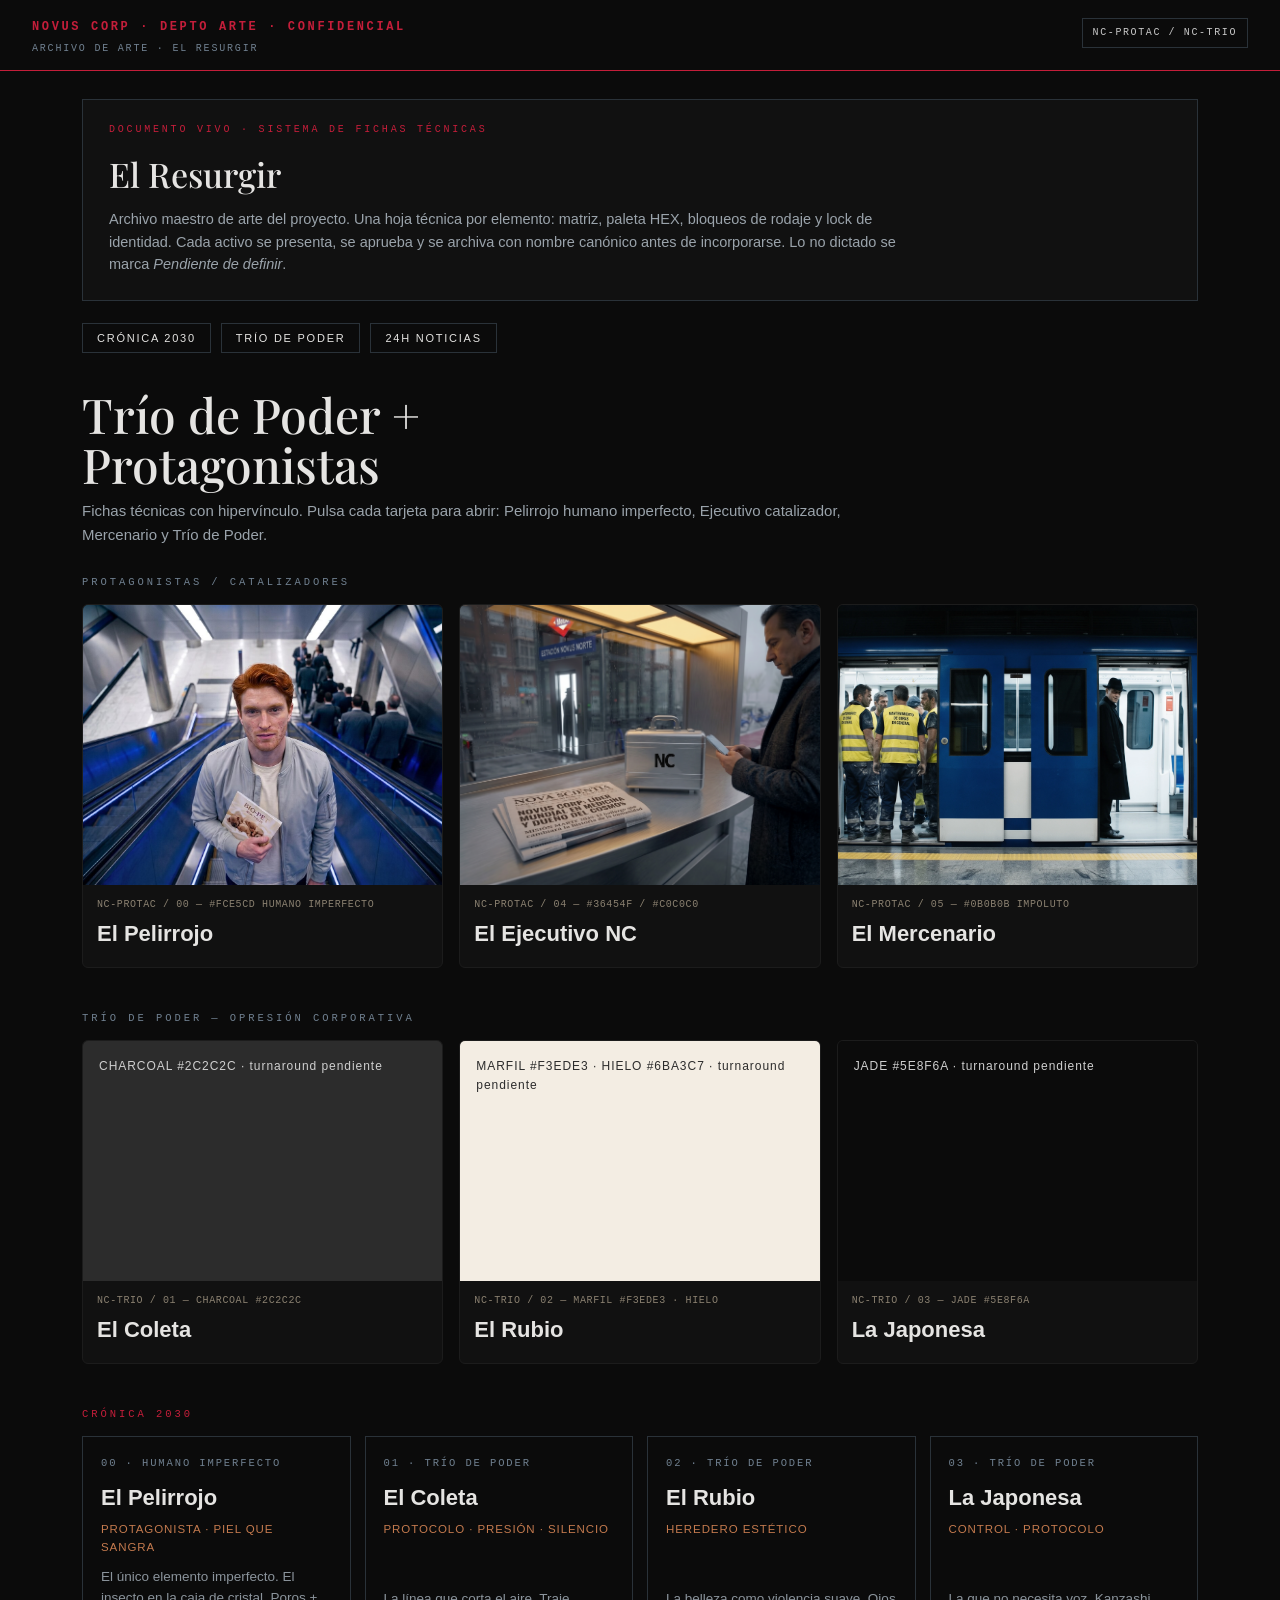
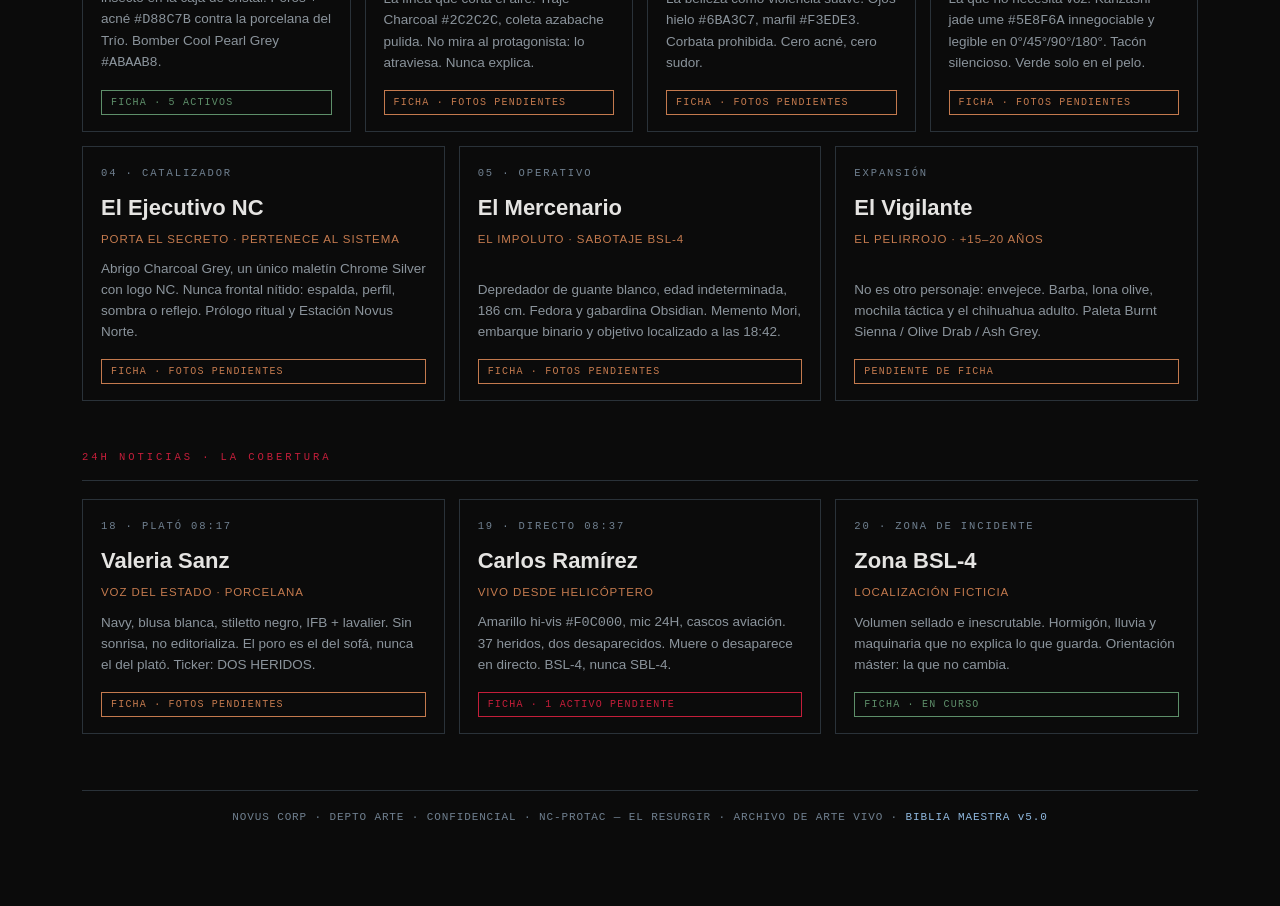
==== archivo_arte/index.html @ 71fb7bc2 "FICHA 05 Mercenario: 6 maestros archivados en la hoja y la portada Turnaround, rostros, kit, Binary " ====
<!doctype html>
<html lang="es">
<head>
<meta charset="utf-8">
<meta name="viewport" content="width=device-width, initial-scale=1">
<title>Archivo de Arte — El Resurgir</title>
<link rel="preconnect" href="https://fonts.googleapis.com">
<link rel="preconnect" href="https://fonts.gstatic.com" crossorigin>
<link href="https://fonts.googleapis.com/css2?family=Playfair+Display:ital,wght@0,500;0,600;1,500&display=swap" rel="stylesheet">
<style>
:root{
  --obsidian:#0B0B0B; --platinum:#E5E4E2; --slate:#708090;
  --fire:#C41E3A; --copper:#C47A4E; --gunmetal:#2A3239; --jade:#5E8F6A;
}
*{box-sizing:border-box}
html{scroll-behavior:smooth}
body{margin:0;background:var(--obsidian);color:var(--platinum);font-family:"Helvetica Neue",Helvetica,Arial,sans-serif;line-height:1.55;font-size:15px}
a{color:inherit;text-decoration:none}
.mono{font-family:"SF Mono",SFMono-Regular,Consolas,"Roboto Mono",Menlo,monospace}

.topbar{display:flex;justify-content:space-between;align-items:flex-start;padding:18px 32px 14px;border-bottom:1px solid var(--fire)}
.brand .k{font-size:12px;letter-spacing:.22em;color:var(--fire);font-weight:700}
.brand .s{font-size:10px;letter-spacing:.18em;color:var(--slate);margin-top:4px}
.badge{font-size:10px;letter-spacing:.16em;color:#c8c8c8;border:1px solid var(--gunmetal);padding:6px 10px}

.wrap{max-width:1180px;margin:0 auto;padding:28px 32px 80px}
.doc{border:1px solid var(--gunmetal);background:#111;padding:22px 26px 24px;margin-bottom:22px}
.doc .k{font-size:10px;letter-spacing:.28em;color:var(--fire);text-transform:uppercase}
.doc h1{font-family:"Playfair Display",Georgia,serif;font-size:34px;margin:10px 0 8px;font-weight:500}
.doc p{margin:0;color:#9aa3ab;max-width:820px;font-size:14.5px}

.pills{display:flex;flex-wrap:wrap;gap:10px;margin:22px 0 36px}
.pill{font-size:11px;letter-spacing:.16em;text-transform:uppercase;color:var(--platinum);border:1px solid var(--gunmetal);background:transparent;padding:8px 14px;cursor:pointer;font-family:inherit}
.pill:hover,.pill.on{border-color:var(--fire);color:#fff}

.block-title{font-family:"Playfair Display",Georgia,serif;font-size:48px;line-height:1.05;margin:0 0 10px;font-weight:500}
.block-lead{color:#9aa3ab;margin:0 0 28px;max-width:760px}
.sec-k{font-size:10.5px;letter-spacing:.28em;text-transform:uppercase;color:var(--slate);margin:8px 0 14px}

.photos{display:grid;grid-template-columns:repeat(3,1fr);gap:16px;margin-bottom:42px}
.photo{display:block;background:#111;border:1px solid #1c1c1c;border-radius:6px;overflow:hidden;transition:border-color .15s,transform .15s}
.photo:hover{border-color:#3a4550;transform:translateY(-2px)}
.photo img,.photo .plate{width:100%;height:280px;object-fit:cover;display:block;background:#141414}
.photos.trio img,.photos.trio .plate{height:240px;object-position:center top}
.plate{display:flex;align-items:flex-end;padding:16px;color:#cfcfcf;font-size:12px;letter-spacing:.08em}
.photo .meta{padding:12px 14px 16px}
.photo .code{font-size:10px;letter-spacing:.06em;color:#8a8070;text-transform:uppercase;margin-bottom:4px}
.photo h3{margin:0;font-size:22px;font-weight:600}

.cron .sec-k{color:var(--fire)}
.grid4{display:grid;grid-template-columns:repeat(4,1fr);gap:14px;margin-bottom:14px}
.grid3{display:grid;grid-template-columns:repeat(3,1fr);gap:14px}
.tcard{border:1px solid var(--gunmetal);padding:18px 18px 16px;min-height:230px;display:flex;flex-direction:column}
a.tcard:hover{border-color:#3d4a55}
.tcard .num{font-size:10.5px;letter-spacing:.18em;text-transform:uppercase;color:var(--slate);margin-bottom:10px}
.tcard h3{margin:0 0 6px;font-size:22px;font-weight:600}
.tcard .func{font-size:11.5px;letter-spacing:.08em;text-transform:uppercase;color:var(--copper);margin:0 0 10px}
.tcard p{margin:0 0 16px;color:#8b949c;font-size:13.5px;flex:1}
.st{display:inline-block;font-size:10px;letter-spacing:.12em;text-transform:uppercase;padding:4px 9px;border:1px solid;margin-top:auto}
.st-ok{color:var(--jade);border-color:var(--jade)}
.st-pend{color:#C47A4E;border-color:#C47A4E}
.st-alert{color:var(--fire);border-color:var(--fire)}

.news{margin-top:48px}
.news .sec-k{color:var(--fire)}
.news .line{border-top:1px solid var(--gunmetal);margin:8px 0 18px}
footer{margin-top:56px;padding-top:18px;border-top:1px solid var(--gunmetal);color:var(--slate);font-size:11px;letter-spacing:.08em;text-align:center}
footer a{color:#8FB8DE}

@media (max-width:980px){
  .photos,.grid4,.grid3{grid-template-columns:repeat(2,1fr)}
  .block-title{font-size:34px}
}
@media (max-width:640px){
  .wrap{padding:20px 16px 60px}
  .topbar{padding:14px 16px}
  .photos,.grid4,.grid3{grid-template-columns:1fr}
}
</style>
</head>
<body>

<div class="topbar">
  <div class="brand">
    <div class="k mono">NOVUS CORP · DEPTO ARTE · CONFIDENCIAL</div>
    <div class="s mono">ARCHIVO DE ARTE · EL RESURGIR</div>
  </div>
  <div class="badge mono">NC-PROTAC / NC-TRIO</div>
</div>

<div class="wrap">
  <div class="doc">
    <div class="k mono">Documento vivo · Sistema de fichas técnicas</div>
    <h1>El Resurgir</h1>
    <p>Archivo maestro de arte del proyecto. Una hoja técnica por elemento: matriz, paleta HEX, bloqueos de rodaje y lock de identidad. Cada activo se presenta, se aprueba y se archiva con nombre canónico antes de incorporarse. Lo no dictado se marca <em>Pendiente de definir</em>.</p>
  </div>

  <div class="pills">
    <button class="pill mono" type="button" data-jump="cronica">Crónica 2030</button>
    <button class="pill mono" type="button" data-jump="trio">Trío de Poder</button>
    <button class="pill mono" type="button" data-jump="noticias">24H Noticias</button>
  </div>

  <h2 class="block-title">Trío de Poder +<br>Protagonistas</h2>
  <p class="block-lead">Fichas técnicas con hipervínculo. Pulsa cada tarjeta para abrir: Pelirrojo humano imperfecto, Ejecutivo catalizador, Mercenario y Trío de Poder.</p>

  <div class="sec-k mono">Protagonistas / Catalizadores</div>
  <div class="photos">
    <a class="photo" href="fichas/FICHA_00_EL_PELIRROJO.html">
      <img src="assets/PELIRROJO_04_ESCALERA.jpg" alt="El Pelirrojo">
      <div class="meta">
        <div class="code mono">NC-PROTAC / 00 — #FCE5CD HUMANO IMPERFECTO</div>
        <h3>El Pelirrojo</h3>
      </div>
    </a>
    <a class="photo" href="fichas/FICHA_04_EL_EJECUTIVO_NC.html">
      <img src="assets/EJECUTIVO_09_SECUENCIA_6.png" alt="El Ejecutivo NC" onerror="this.replaceWith(Object.assign(document.createElement('div'),{className:'plate',style:'background:#36454F',textContent:'#36454F · #C0C0C0 · foto pendiente'}))">
      <div class="meta">
        <div class="code mono">NC-PROTAC / 04 — #36454F / #C0C0C0</div>
        <h3>El Ejecutivo NC</h3>
      </div>
    </a>
    <a class="photo" href="fichas/FICHA_05_EL_MERCENARIO.html">
      <img src="assets/MERCENARIO_04_BINARY_BOARDING.webp" alt="El Mercenario">
      <div class="meta">
        <div class="code mono">NC-PROTAC / 05 — #0B0B0B IMPOLUTO</div>
        <h3>El Mercenario</h3>
      </div>
    </a>
  </div>

  <div class="sec-k mono" id="trio">Trío de Poder — Opresión corporativa</div>
  <div class="photos trio">
    <a class="photo" href="fichas/FICHA_01_EL_COLETA.html">
      <div class="plate" style="background:#2C2C2C">CHARCOAL #2C2C2C · turnaround pendiente</div>
      <div class="meta">
        <div class="code mono">NC-TRIO / 01 — CHARCOAL #2C2C2C</div>
        <h3>El Coleta</h3>
      </div>
    </a>
    <a class="photo" href="fichas/FICHA_02_EL_RUBIO.html">
      <div class="plate" style="background:#F3EDE3;color:#2C2C2C">MARFIL #F3EDE3 · HIELO #6BA3C7 · turnaround pendiente</div>
      <div class="meta">
        <div class="code mono">NC-TRIO / 02 — MARFIL #F3EDE3 · HIELO</div>
        <h3>El Rubio</h3>
      </div>
    </a>
    <a class="photo" href="fichas/FICHA_03_LA_JAPONESA.html">
      <div class="plate" style="background:#0B0B0B">JADE #5E8F6A · turnaround pendiente</div>
      <div class="meta">
        <div class="code mono">NC-TRIO / 03 — JADE #5E8F6A</div>
        <h3>La Japonesa</h3>
      </div>
    </a>
  </div>

  <section class="cron" id="cronica">
    <div class="sec-k mono">Crónica 2030</div>
    <div class="grid4">
      <a class="tcard" href="fichas/FICHA_00_EL_PELIRROJO.html">
        <div class="num mono">00 · Humano imperfecto</div>
        <h3>El Pelirrojo</h3>
        <p class="func">Protagonista · Piel que sangra</p>
        <p>El único elemento imperfecto. El insecto en la caja de cristal. Poros + acné <span class="mono">#D88C7B</span> contra la porcelana del Trío. Bomber Cool Pearl Grey <span class="mono">#ABAAB8</span>.</p>
        <span class="st st-ok mono">Ficha · 5 activos</span>
      </a>
      <a class="tcard" href="fichas/FICHA_01_EL_COLETA.html">
        <div class="num mono">01 · Trío de Poder</div>
        <h3>El Coleta</h3>
        <p class="func">Protocolo · Presión · Silencio</p>
        <p>La línea que corta el aire. Traje Charcoal <span class="mono">#2C2C2C</span>, coleta azabache pulida. No mira al protagonista: lo atraviesa. Nunca explica.</p>
        <span class="st st-pend mono">Ficha · fotos pendientes</span>
      </a>
      <a class="tcard" href="fichas/FICHA_02_EL_RUBIO.html">
        <div class="num mono">02 · Trío de Poder</div>
        <h3>El Rubio</h3>
        <p class="func">Heredero estético</p>
        <p>La belleza como violencia suave. Ojos hielo <span class="mono">#6BA3C7</span>, marfil <span class="mono">#F3EDE3</span>. Corbata prohibida. Cero acné, cero sudor.</p>
        <span class="st st-pend mono">Ficha · fotos pendientes</span>
      </a>
      <a class="tcard" href="fichas/FICHA_03_LA_JAPONESA.html">
        <div class="num mono">03 · Trío de Poder</div>
        <h3>La Japonesa</h3>
        <p class="func">Control · Protocolo</p>
        <p>La que no necesita voz. Kanzashi jade ume <span class="mono">#5E8F6A</span> innegociable y legible en 0°/45°/90°/180°. Tacón silencioso. Verde solo en el pelo.</p>
        <span class="st st-pend mono">Ficha · fotos pendientes</span>
      </a>
    </div>
    <div class="grid3">
      <a class="tcard" href="fichas/FICHA_04_EL_EJECUTIVO_NC.html">
        <div class="num mono">04 · Catalizador</div>
        <h3>El Ejecutivo NC</h3>
        <p class="func">Porta el secreto · Pertenece al sistema</p>
        <p>Abrigo Charcoal Grey, un único maletín Chrome Silver con logo NC. Nunca frontal nítido: espalda, perfil, sombra o reflejo. Prólogo ritual y Estación Novus Norte.</p>
        <span class="st st-pend mono">Ficha · fotos pendientes</span>
      </a>
      <a class="tcard" href="fichas/FICHA_05_EL_MERCENARIO.html">
        <div class="num mono">05 · Operativo</div>
        <h3>El Mercenario</h3>
        <p class="func">El Impoluto · Sabotaje BSL-4</p>
        <p>Depredador de guante blanco, edad indeterminada, 186 cm. Fedora y gabardina Obsidian. Memento Mori, embarque binario y objetivo localizado a las 18:42.</p>
        <span class="st st-pend mono">Ficha · fotos pendientes</span>
      </a>
      <div class="tcard">
        <div class="num mono">Expansión</div>
        <h3>El Vigilante</h3>
        <p class="func">El Pelirrojo · +15–20 años</p>
        <p>No es otro personaje: envejece. Barba, lona olive, mochila táctica y el chihuahua adulto. Paleta Burnt Sienna / Olive Drab / Ash Grey.</p>
        <span class="st st-pend mono">Pendiente de ficha</span>
      </div>
    </div>
  </section>

  <section class="news" id="noticias">
    <div class="sec-k mono">24H Noticias · La cobertura</div>
    <div class="line"></div>
    <div class="grid3">
      <a class="tcard" href="fichas/FICHA_18_VALERIA_SANZ_24H.html">
        <div class="num mono">18 · Plató 08:17</div>
        <h3>Valeria Sanz</h3>
        <p class="func">Voz del Estado · Porcelana</p>
        <p>Navy, blusa blanca, stiletto negro, IFB + lavalier. Sin sonrisa, no editorializa. El poro es el del sofá, nunca el del plató. Ticker: DOS HERIDOS.</p>
        <span class="st st-pend mono">Ficha · fotos pendientes</span>
      </a>
      <a class="tcard" href="fichas/FICHA_19_CARLOS_RAMIREZ_24H.html">
        <div class="num mono">19 · Directo 08:37</div>
        <h3>Carlos Ramírez</h3>
        <p class="func">Vivo desde helicóptero</p>
        <p>Amarillo hi-vis <span class="mono">#F0C000</span>, mic 24H, cascos aviación. 37 heridos, dos desaparecidos. Muere o desaparece en directo. BSL-4, nunca SBL-4.</p>
        <span class="st st-alert mono">Ficha · 1 activo pendiente</span>
      </a>
      <a class="tcard" href="fichas/FICHA_20_ZONA_BSL4.html">
        <div class="num mono">20 · Zona de incidente</div>
        <h3>Zona BSL-4</h3>
        <p class="func">Localización ficticia</p>
        <p>Volumen sellado e inescrutable. Hormigón, lluvia y maquinaria que no explica lo que guarda. Orientación máster: la que no cambia.</p>
        <span class="st st-ok mono">Ficha · en curso</span>
      </a>
    </div>
  </section>

  <footer class="mono">
    NOVUS CORP · DEPTO ARTE · CONFIDENCIAL · NC-PROTAC — EL RESURGIR · ARCHIVO DE ARTE VIVO
    · <a href="../BIBLIA_MAESTRA_v5.0.md">BIBLIA MAESTRA v5.0</a>
  </footer>
</div>
<script>
document.querySelectorAll(".pill").forEach(function(btn){
  btn.addEventListener("click", function(){
    document.querySelectorAll(".pill").forEach(function(p){ p.classList.remove("on"); });
    btn.classList.add("on");
    var t = document.getElementById(btn.getAttribute("data-jump"));
    if (t) t.scrollIntoView({behavior:"smooth", block:"start"});
  });
});
</script>
</body>
</html>
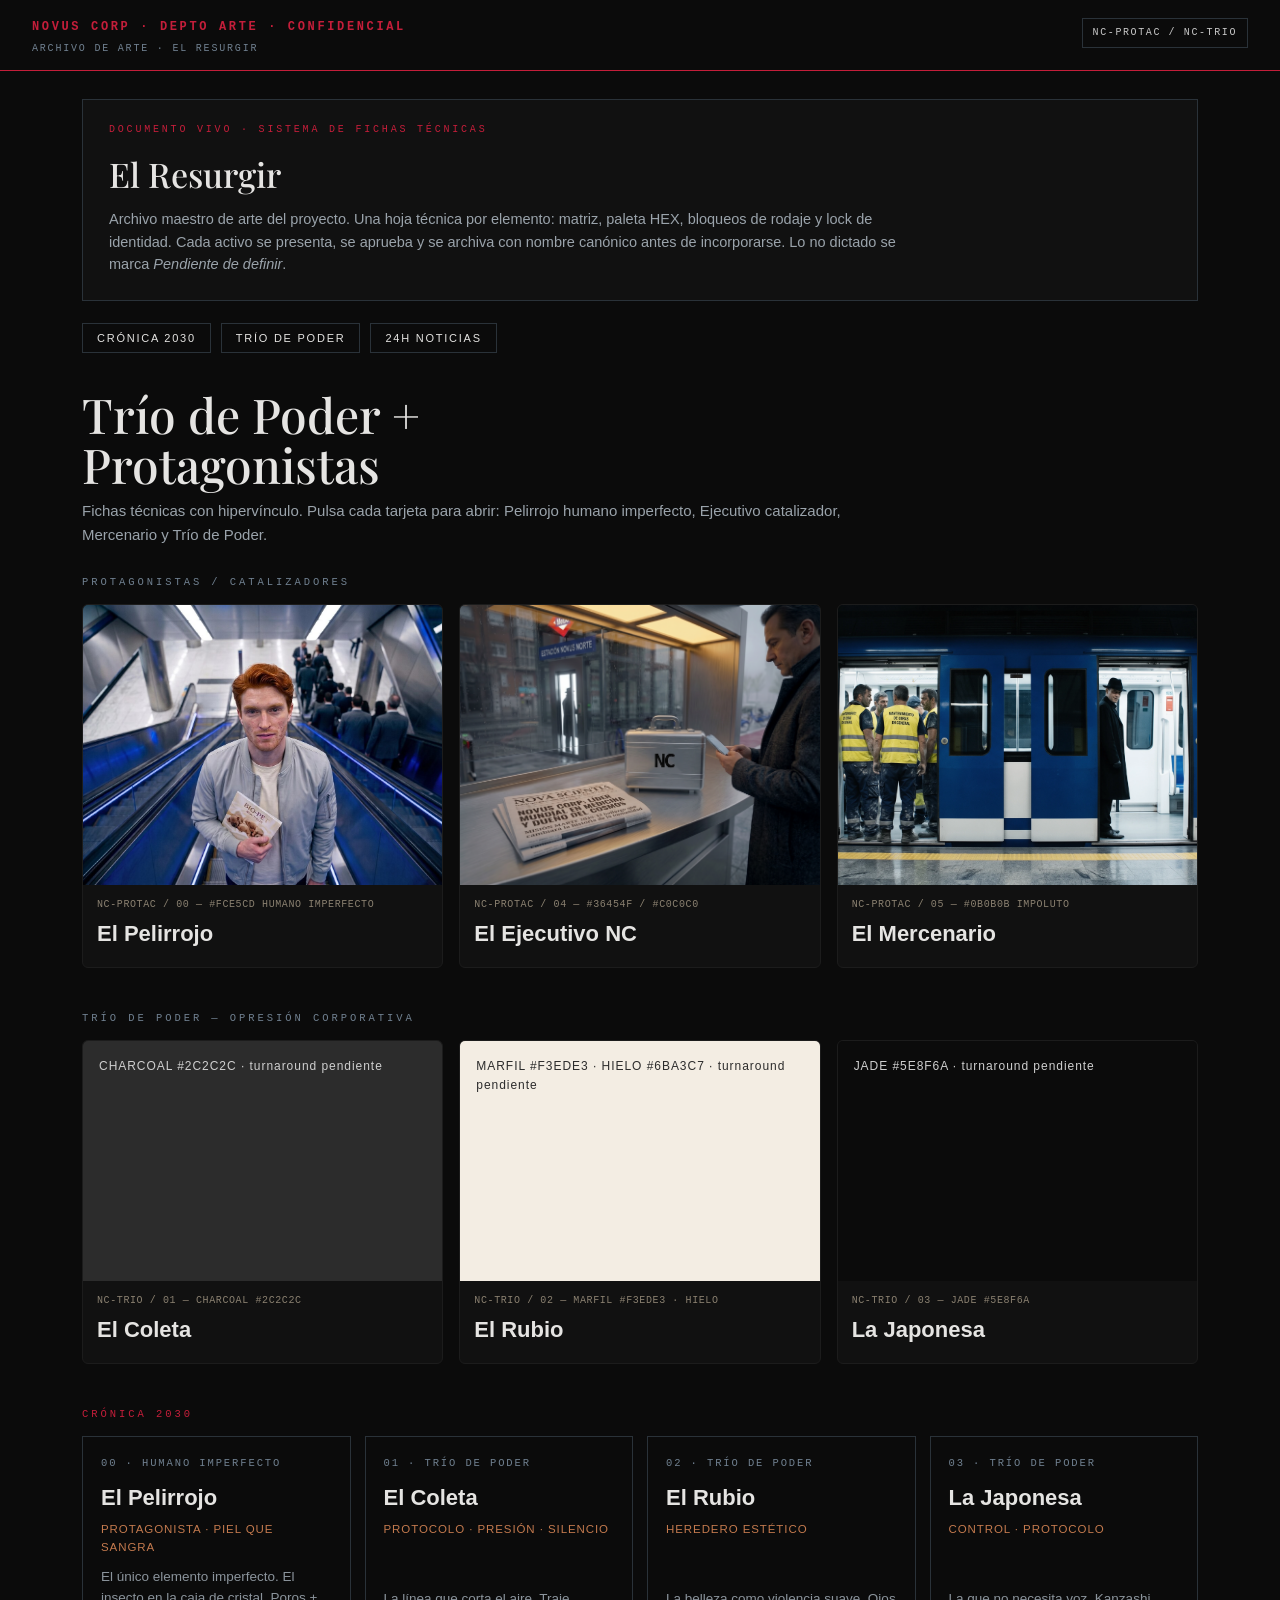
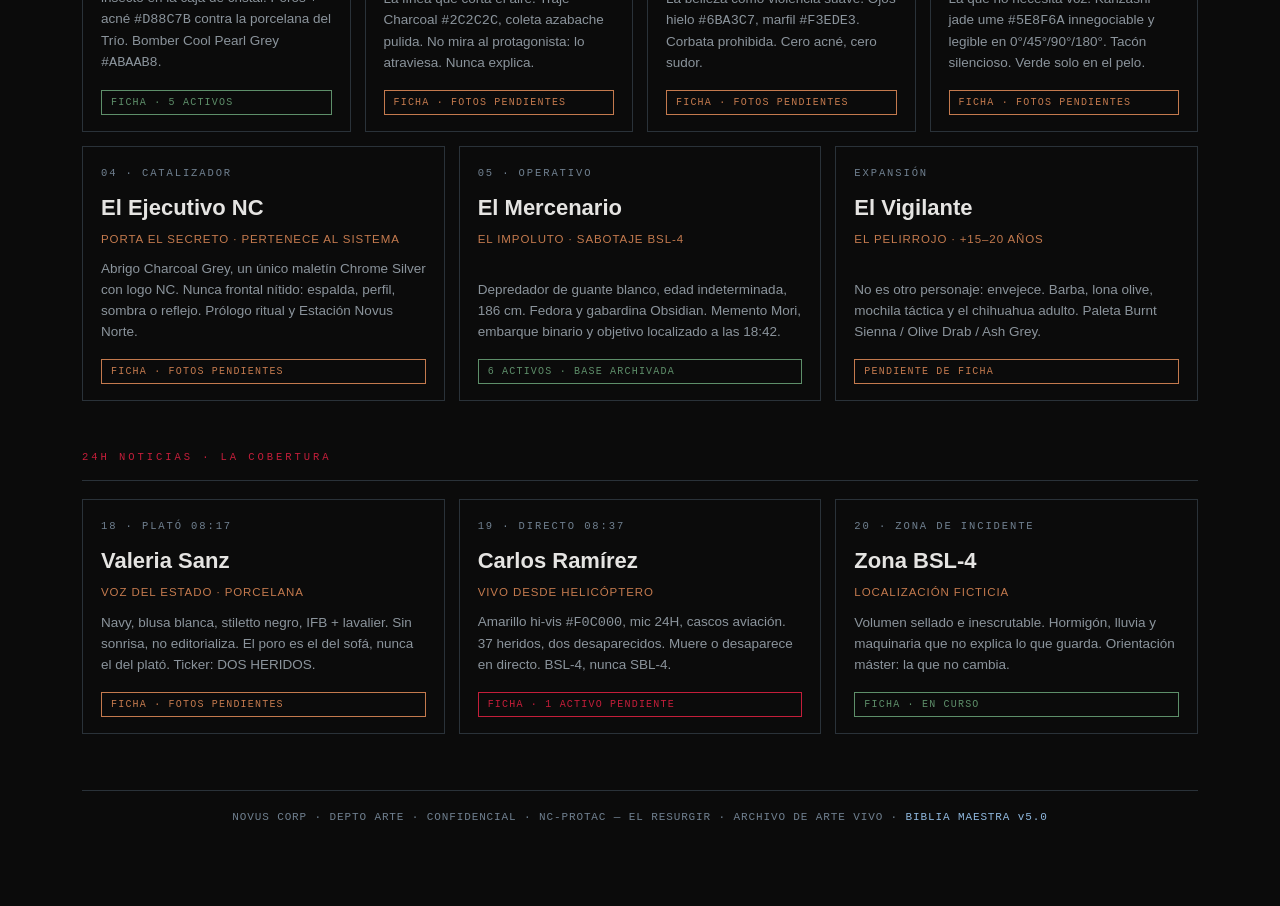
==== commit 56ceca69: "Portada: Mercenario pasa a 6 activos · Base archivada Co-authored-by: arena-agent <297053741+arena-a" ====
--- a/archivo_arte/index.html
+++ b/archivo_arte/index.html
@@ -199,7 +199,7 @@
         <h3>El Mercenario</h3>
         <p class="func">El Impoluto · Sabotaje BSL-4</p>
         <p>Depredador de guante blanco, edad indeterminada, 186 cm. Fedora y gabardina Obsidian. Memento Mori, embarque binario y objetivo localizado a las 18:42.</p>
-        <span class="st st-pend mono">Ficha · fotos pendientes</span>
+        <span class="st st-ok mono">6 activos · Base archivada</span>
       </a>
       <div class="tcard">
         <div class="num mono">Expansión</div>
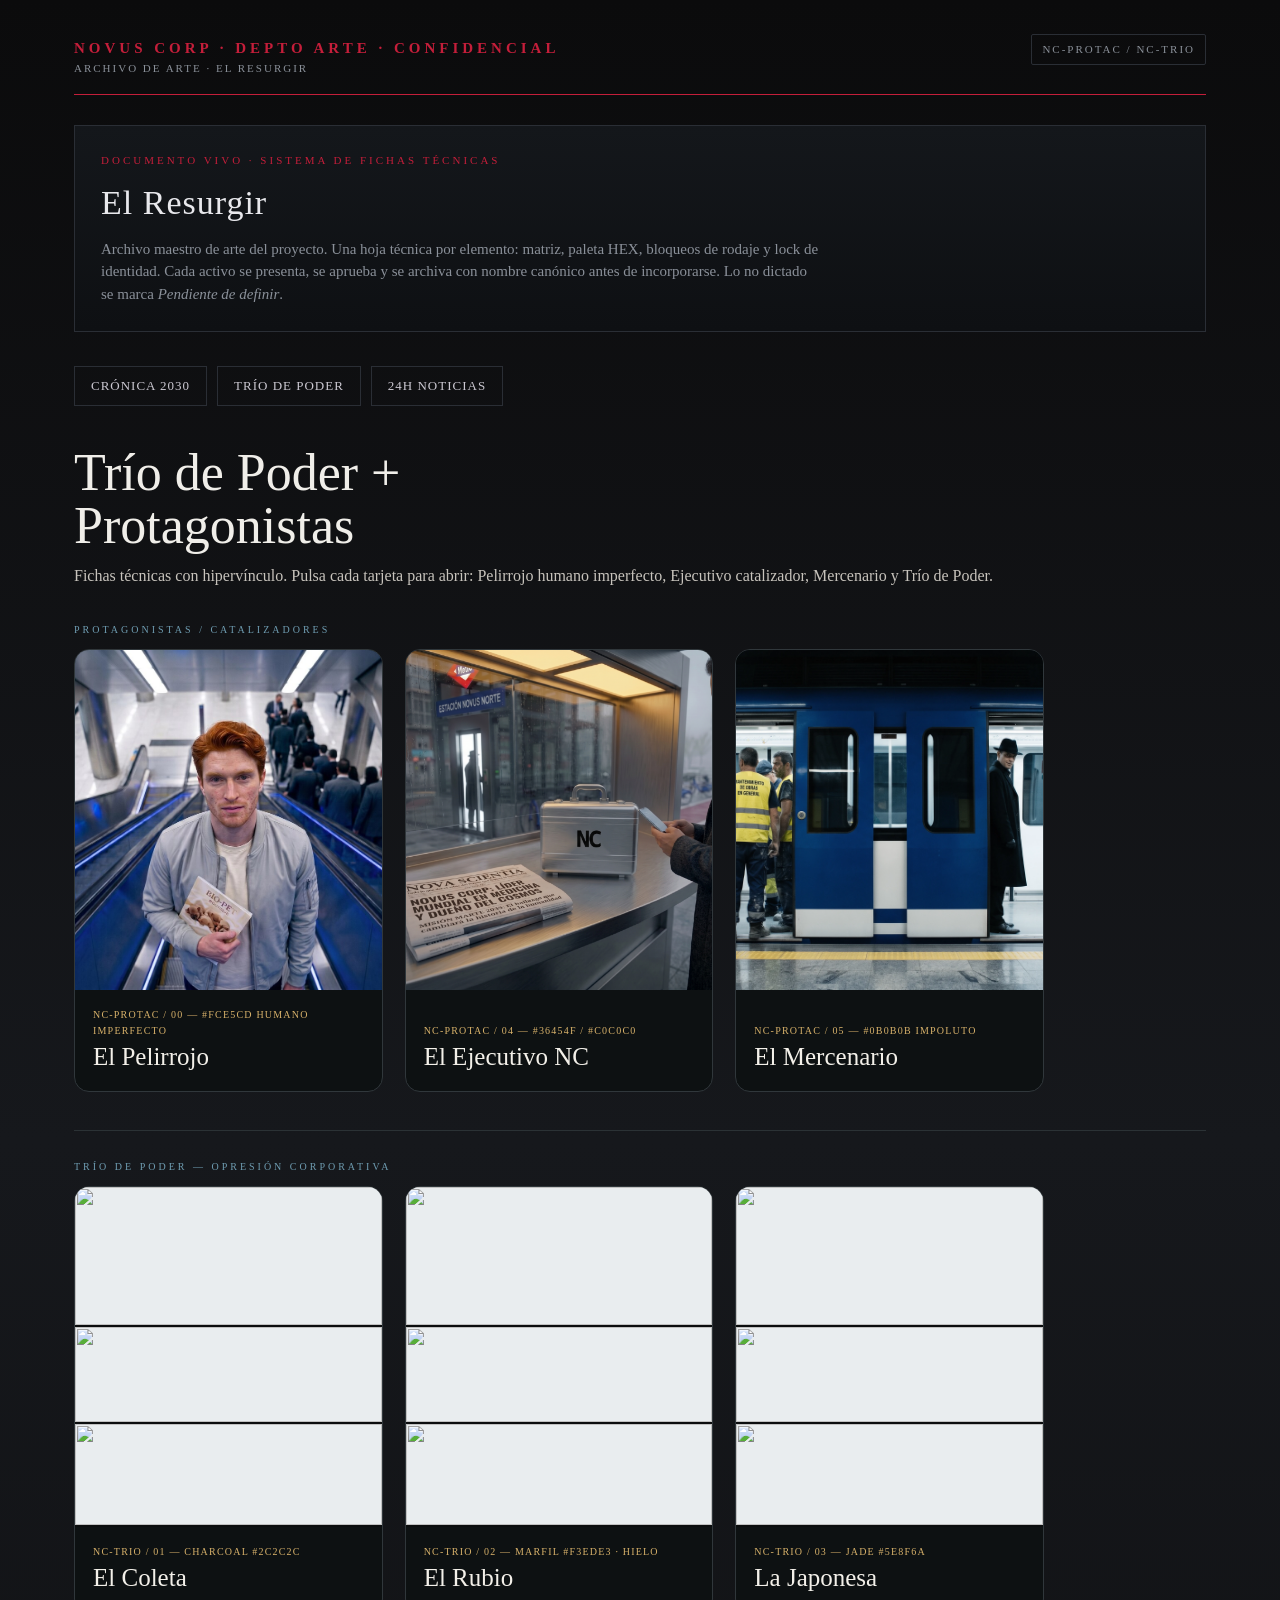
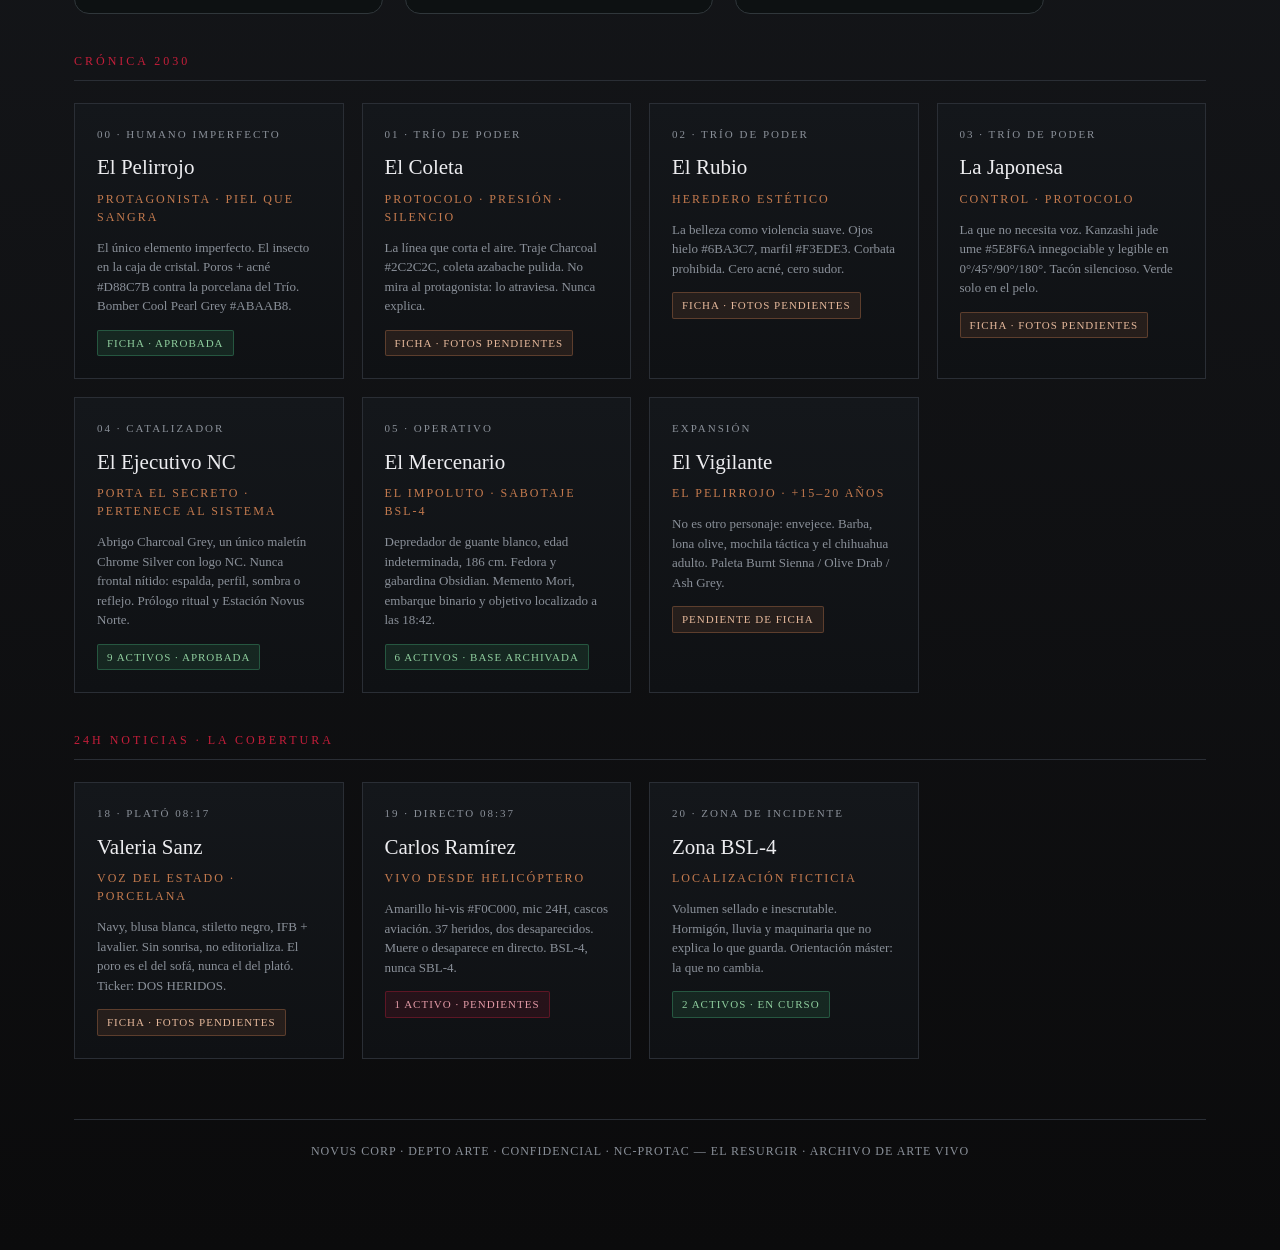
==== commit 15ee4f63: "Portada canónica del usuario: interfaz NC-PROTAC con tarjetas e hipervínculos Se adopta su index.htm" ====
--- a/archivo_arte/index.html
+++ b/archivo_arte/index.html
@@ -1,258 +1,184 @@
-<!doctype html>
+<!DOCTYPE html>
 <html lang="es">
 <head>
-<meta charset="utf-8">
-<meta name="viewport" content="width=device-width, initial-scale=1">
-<title>Archivo de Arte — El Resurgir</title>
-<link rel="preconnect" href="https://fonts.googleapis.com">
-<link rel="preconnect" href="https://fonts.gstatic.com" crossorigin>
-<link href="https://fonts.googleapis.com/css2?family=Playfair+Display:ital,wght@0,500;0,600;1,500&display=swap" rel="stylesheet">
+<meta charset="UTF-8">
+<meta name="viewport" content="width=device-width, initial-scale=1.0">
+<title>NOVUS CORP · DEPTO ARTE · NC-PROTAC</title>
 <style>
-:root{
-  --obsidian:#0B0B0B; --platinum:#E5E4E2; --slate:#708090;
-  --fire:#C41E3A; --copper:#C47A4E; --gunmetal:#2A3239; --jade:#5E8F6A;
-}
-*{box-sizing:border-box}
-html{scroll-behavior:smooth}
-body{margin:0;background:var(--obsidian);color:var(--platinum);font-family:"Helvetica Neue",Helvetica,Arial,sans-serif;line-height:1.55;font-size:15px}
-a{color:inherit;text-decoration:none}
-.mono{font-family:"SF Mono",SFMono-Regular,Consolas,"Roboto Mono",Menlo,monospace}
-
-.topbar{display:flex;justify-content:space-between;align-items:flex-start;padding:18px 32px 14px;border-bottom:1px solid var(--fire)}
-.brand .k{font-size:12px;letter-spacing:.22em;color:var(--fire);font-weight:700}
-.brand .s{font-size:10px;letter-spacing:.18em;color:var(--slate);margin-top:4px}
-.badge{font-size:10px;letter-spacing:.16em;color:#c8c8c8;border:1px solid var(--gunmetal);padding:6px 10px}
-
-.wrap{max-width:1180px;margin:0 auto;padding:28px 32px 80px}
-.doc{border:1px solid var(--gunmetal);background:#111;padding:22px 26px 24px;margin-bottom:22px}
-.doc .k{font-size:10px;letter-spacing:.28em;color:var(--fire);text-transform:uppercase}
-.doc h1{font-family:"Playfair Display",Georgia,serif;font-size:34px;margin:10px 0 8px;font-weight:500}
-.doc p{margin:0;color:#9aa3ab;max-width:820px;font-size:14.5px}
-
-.pills{display:flex;flex-wrap:wrap;gap:10px;margin:22px 0 36px}
-.pill{font-size:11px;letter-spacing:.16em;text-transform:uppercase;color:var(--platinum);border:1px solid var(--gunmetal);background:transparent;padding:8px 14px;cursor:pointer;font-family:inherit}
-.pill:hover,.pill.on{border-color:var(--fire);color:#fff}
-
-.block-title{font-family:"Playfair Display",Georgia,serif;font-size:48px;line-height:1.05;margin:0 0 10px;font-weight:500}
-.block-lead{color:#9aa3ab;margin:0 0 28px;max-width:760px}
-.sec-k{font-size:10.5px;letter-spacing:.28em;text-transform:uppercase;color:var(--slate);margin:8px 0 14px}
-
-.photos{display:grid;grid-template-columns:repeat(3,1fr);gap:16px;margin-bottom:42px}
-.photo{display:block;background:#111;border:1px solid #1c1c1c;border-radius:6px;overflow:hidden;transition:border-color .15s,transform .15s}
-.photo:hover{border-color:#3a4550;transform:translateY(-2px)}
-.photo img,.photo .plate{width:100%;height:280px;object-fit:cover;display:block;background:#141414}
-.photos.trio img,.photos.trio .plate{height:240px;object-position:center top}
-.plate{display:flex;align-items:flex-end;padding:16px;color:#cfcfcf;font-size:12px;letter-spacing:.08em}
-.photo .meta{padding:12px 14px 16px}
-.photo .code{font-size:10px;letter-spacing:.06em;color:#8a8070;text-transform:uppercase;margin-bottom:4px}
-.photo h3{margin:0;font-size:22px;font-weight:600}
-
-.cron .sec-k{color:var(--fire)}
-.grid4{display:grid;grid-template-columns:repeat(4,1fr);gap:14px;margin-bottom:14px}
-.grid3{display:grid;grid-template-columns:repeat(3,1fr);gap:14px}
-.tcard{border:1px solid var(--gunmetal);padding:18px 18px 16px;min-height:230px;display:flex;flex-direction:column}
-a.tcard:hover{border-color:#3d4a55}
-.tcard .num{font-size:10.5px;letter-spacing:.18em;text-transform:uppercase;color:var(--slate);margin-bottom:10px}
-.tcard h3{margin:0 0 6px;font-size:22px;font-weight:600}
-.tcard .func{font-size:11.5px;letter-spacing:.08em;text-transform:uppercase;color:var(--copper);margin:0 0 10px}
-.tcard p{margin:0 0 16px;color:#8b949c;font-size:13.5px;flex:1}
-.st{display:inline-block;font-size:10px;letter-spacing:.12em;text-transform:uppercase;padding:4px 9px;border:1px solid;margin-top:auto}
-.st-ok{color:var(--jade);border-color:var(--jade)}
-.st-pend{color:#C47A4E;border-color:#C47A4E}
-.st-alert{color:var(--fire);border-color:var(--fire)}
-
-.news{margin-top:48px}
-.news .sec-k{color:var(--fire)}
-.news .line{border-top:1px solid var(--gunmetal);margin:8px 0 18px}
-footer{margin-top:56px;padding-top:18px;border-top:1px solid var(--gunmetal);color:var(--slate);font-size:11px;letter-spacing:.08em;text-align:center}
-footer a{color:#8FB8DE}
-
-@media (max-width:980px){
-  .photos,.grid4,.grid3{grid-template-columns:repeat(2,1fr)}
-  .block-title{font-size:34px}
-}
-@media (max-width:640px){
-  .wrap{padding:20px 16px 60px}
-  .topbar{padding:14px 16px}
-  .photos,.grid4,.grid3{grid-template-columns:1fr}
-}
+  :root{
+    --ink:#0B0B0B; --panel:#121417; --line:#2A2E35; --red:#C41E3A; --gold:#C47A4E;
+    --soft:#CBC8D1; --muted:#8A9099;
+  }
+  *{box-sizing:border-box; margin:0; padding:0;}
+  body{
+    background:linear-gradient(180deg,#0B0B0C,#16181C 40%,#0B0B0C);
+    background-color:var(--ink); color:var(--soft); font-family:Georgia,'Times New Roman',serif;
+    min-height:100vh; line-height:1.5;
+  }
+  a{color:inherit; text-decoration:none;}
+  .wrap{max-width:1180px; margin:0 auto; padding:34px 24px 90px;}
+  .brand{display:flex; align-items:baseline; justify-content:space-between; border-bottom:1px solid var(--red); padding-bottom:18px; margin-bottom:30px; flex-wrap:wrap; gap:10px;}
+  .brand h1{font-size:15px; letter-spacing:4px; text-transform:uppercase; color:var(--red); font-weight:600;}
+  .brand .sub{font-size:11px; letter-spacing:2px; color:var(--muted); text-transform:uppercase;}
+  .tag{font-size:11px; letter-spacing:2px; color:var(--muted); text-transform:uppercase; border:1px solid var(--line); padding:6px 10px; border-radius:2px;}
+  .hero{border:1px solid var(--line); padding:26px; margin-bottom:34px; background:linear-gradient(180deg,#14171b,#0e1013);}
+  .hero .k{font-size:11px; letter-spacing:3px; color:var(--red); text-transform:uppercase; margin-bottom:8px;}
+  .hero h2{font-size:34px; font-weight:400; letter-spacing:1px; color:#E8E8EC; margin-bottom:10px;}
+  .hero p{color:var(--muted); max-width:720px; font-size:15px;}
+  .nav{display:flex; flex-wrap:wrap; gap:10px; margin-bottom:40px;}
+  .nav a{border:1px solid var(--line); padding:9px 16px; font-size:13px; letter-spacing:1px; color:var(--soft); transition:.2s; text-transform:uppercase;}
+  .nav a:hover{border-color:var(--red); color:#fff; background:rgba(196,30,58,.08);}
+  .sec-title{font-size:12px; letter-spacing:3px; color:var(--red); text-transform:uppercase; border-bottom:1px solid var(--line); padding-bottom:10px; margin:38px 0 22px;}
+  .grid{display:grid; grid-template-columns:repeat(auto-fill,minmax(260px,1fr)); gap:18px;}
+  .card{border:1px solid var(--line); background:linear-gradient(180deg,#14171b,#0f1114); padding:22px; transition:.2s; display:block;}
+  .card:hover{border-color:var(--red); transform:translateY(-2px);}
+  .card .no{font-size:11px; letter-spacing:2px; color:var(--muted); text-transform:uppercase; margin-bottom:10px;}
+  .card h3{font-size:21px; font-weight:400; color:#EDEDF0; margin-bottom:6px;}
+  .card .role{font-size:12px; color:var(--gold); text-transform:uppercase; letter-spacing:2px; margin-bottom:12px;}
+  .card .desc{font-size:13px; color:var(--muted); line-height:1.5;}
+  .card .status{display:inline-block; margin-top:14px; font-size:11px; letter-spacing:1px; padding:4px 9px; border-radius:2px; text-transform:uppercase;}
+  .st-ok{background:rgba(64,160,110,.15); color:#8FCE9E; border:1px solid rgba(64,160,110,.4);}
+  .st-wip{background:rgba(196,30,58,.12); color:#E39AA6; border:1px solid rgba(196,30,58,.35);}
+  .st-pend{background:rgba(196,122,78,.12); color:#E5B89B; border:1px solid rgba(196,122,78,.35);}
+  footer{border-top:1px solid var(--line); margin-top:60px; padding-top:22px; color:var(--muted); font-size:12px; letter-spacing:1px; text-align:center; text-transform:uppercase;}
+  .cast-title{font:52px/1.02 Georgia,serif;color:#f0eee9;margin:34px 0 12px;max-width:720px}
+  .cast-intro{color:#c7c3bc;font-size:16px;margin-bottom:34px}
+  .cast-label{color:#6f9db2;font-size:10px;letter-spacing:3px;text-transform:uppercase;margin:28px 0 12px}
+  .cast-grid{display:grid;grid-template-columns:repeat(3,minmax(0,1fr));gap:22px;max-width:970px}
+  .cast-card{border:1px solid #30373b;border-radius:15px;overflow:hidden;background:#0d1112;transition:.2s;display:flex;flex-direction:column;min-height:420px}
+  .cast-card:hover{border-color:#d6b36a;transform:translateY(-3px)}
+  .cast-card .portrait{width:100%;height:340px;object-fit:cover;display:block;background:#e9edef}
+  .cast-card .triptych{height:340px;display:grid;grid-template-rows:1.15fr .8fr .85fr;overflow:hidden;background:#e9edef}
+  .cast-card .triptych img{width:100%;height:100%;object-fit:cover;display:block;border-bottom:2px solid #0b0d0e}
+  .cast-meta{padding:17px 18px 21px;margin-top:auto}
+  .cast-code{color:#d7b16a;font-size:10px;letter-spacing:1.2px;text-transform:uppercase;line-height:1.6}
+  .cast-name{font:25px/1.1 Georgia,serif;color:#f3f0e9;margin-top:4px}
+  .cast-divider{border:0;border-top:1px solid #2b3235;margin:38px 0 6px}
+  @media(max-width:760px){.cast-grid{grid-template-columns:1fr}.cast-title{font-size:40px}.cast-card .portrait,.cast-card .triptych{height:390px}}
 </style>
 </head>
 <body>
+<div class="wrap">
 
-<div class="topbar">
-  <div class="brand">
-    <div class="k mono">NOVUS CORP · DEPTO ARTE · CONFIDENCIAL</div>
-    <div class="s mono">ARCHIVO DE ARTE · EL RESURGIR</div>
-  </div>
-  <div class="badge mono">NC-PROTAC / NC-TRIO</div>
-</div>
+  <header class="brand">
+    <div>
+      <h1>NOVUS CORP · DEPTO ARTE · CONFIDENCIAL</h1>
+      <div class="sub">Archivo de Arte · El Resurgir</div>
+    </div>
+    <div class="tag">NC-PROTAC / NC-TRIO</div>
+  </header>
 
-<div class="wrap">
-  <div class="doc">
-    <div class="k mono">Documento vivo · Sistema de fichas técnicas</div>
-    <h1>El Resurgir</h1>
+  <section class="hero">
+    <div class="k">Documento vivo · Sistema de fichas técnicas</div>
+    <h2>El Resurgir</h2>
     <p>Archivo maestro de arte del proyecto. Una hoja técnica por elemento: matriz, paleta HEX, bloqueos de rodaje y lock de identidad. Cada activo se presenta, se aprueba y se archiva con nombre canónico antes de incorporarse. Lo no dictado se marca <em>Pendiente de definir</em>.</p>
+  </section>
+
+  <nav class="nav">
+    <a href="#cronica2030">Crónica 2030</a>
+    <a href="#trio">Trío de Poder</a>
+    <a href="#informativo">24H Noticias</a>
+  </nav>
+
+  <section id="reparto-visual">
+    <h2 class="cast-title">Trío de Poder +<br>Protagonistas</h2>
+    <p class="cast-intro">Fichas técnicas con hipervínculo. Pulsa cada tarjeta para abrir: Pelirrojo humano imperfecto, Ejecutivo catalizador, Mercenario y Trío de Poder.</p>
+    <div class="cast-label">Protagonistas / Catalizadores</div>
+    <div class="cast-grid">
+      <a class="cast-card" href="fichas/FICHA_00_EL_PELIRROJO.html"><img class="portrait" src="assets/PELIRROJO_04_ESCALERA.jpg" alt="El Pelirrojo"><div class="cast-meta"><div class="cast-code">NC-PROTAC / 00 — #FCE5CD humano imperfecto</div><div class="cast-name">El Pelirrojo</div></div></a>
+      <a class="cast-card" href="fichas/FICHA_04_EL_EJECUTIVO_NC.html"><img class="portrait" src="assets/EJECUTIVO_09_SECUENCIA_6.png" alt="El Ejecutivo NC"><div class="cast-meta"><div class="cast-code">NC-PROTAC / 04 — #36454F / #C0C0C0</div><div class="cast-name">El Ejecutivo NC</div></div></a>
+      <a class="cast-card" href="fichas/FICHA_05_EL_MERCENARIO.html"><img class="portrait" src="assets/MERCENARIO_04_BINARY_BOARDING.webp" alt="El Mercenario"><div class="cast-meta"><div class="cast-code">NC-PROTAC / 05 — #0B0B0B Impoluto</div><div class="cast-name">El Mercenario</div></div></a>
+    </div>
+    <hr class="cast-divider" id="trio">
+    <div class="cast-label">Trío de Poder — Opresión corporativa</div>
+    <div class="cast-grid">
+      <a class="cast-card" href="fichas/FICHA_01_EL_COLETA.html"><div class="triptych"><img src="assets/COLETA_01_TURNAROUND.jpg" alt=""><img src="assets/COLETA_02_ROSTROS.jpg" alt=""><img src="assets/COLETA_03_DETALLES.jpg" alt=""></div><div class="cast-meta"><div class="cast-code">NC-TRIO / 01 — Charcoal #2C2C2C</div><div class="cast-name">El Coleta</div></div></a>
+      <a class="cast-card" href="fichas/FICHA_02_EL_RUBIO.html"><div class="triptych"><img src="assets/RUBIO_01_TURNAROUND.jpg" alt=""><img src="assets/RUBIO_02_ROSTROS.jpg" alt=""><img src="assets/RUBIO_03_DETALLES.jpg" alt=""></div><div class="cast-meta"><div class="cast-code">NC-TRIO / 02 — Marfil #F3EDE3 · Hielo</div><div class="cast-name">El Rubio</div></div></a>
+      <a class="cast-card" href="fichas/FICHA_03_LA_JAPONESA.html"><div class="triptych"><img src="assets/JAPONESA_01_TURNAROUND.jpg" alt=""><img src="assets/JAPONESA_02_ROSTROS.jpg" alt=""><img src="assets/JAPONESA_03_DETALLES.jpg" alt=""></div><div class="cast-meta"><div class="cast-code">NC-TRIO / 03 — Jade #5E8F6A</div><div class="cast-name">La Japonesa</div></div></a>
+    </div>
+  </section>
+
+  <div class="sec-title" id="cronica2030">Crónica 2030</div>
+  <div class="grid">
+    <a class="card" href="fichas/FICHA_00_EL_PELIRROJO.html">
+      <div class="no">00 · Humano Imperfecto</div>
+      <h3>El Pelirrojo</h3>
+      <div class="role">Protagonista · Piel que sangra</div>
+      <p class="desc">El único elemento imperfecto. El insecto en la caja de cristal. Poros + acné #D88C7B contra la porcelana del Trío. Bomber Cool Pearl Grey #ABAAB8.</p>
+      <span class="status st-ok">Ficha · Aprobada</span>
+    </a>
+    <a class="card" href="fichas/FICHA_01_EL_COLETA.html">
+      <div class="no">01 · Trío de Poder</div>
+      <h3>El Coleta</h3>
+      <div class="role">Protocolo · Presión · Silencio</div>
+      <p class="desc">La línea que corta el aire. Traje Charcoal #2C2C2C, coleta azabache pulida. No mira al protagonista: lo atraviesa. Nunca explica.</p>
+      <span class="status st-pend">Ficha · fotos pendientes</span>
+    </a>
+    <a class="card" href="fichas/FICHA_02_EL_RUBIO.html">
+      <div class="no">02 · Trío de Poder</div>
+      <h3>El Rubio</h3>
+      <div class="role">Heredero estético</div>
+      <p class="desc">La belleza como violencia suave. Ojos hielo #6BA3C7, marfil #F3EDE3. Corbata prohibida. Cero acné, cero sudor.</p>
+      <span class="status st-pend">Ficha · fotos pendientes</span>
+    </a>
+    <a class="card" href="fichas/FICHA_03_LA_JAPONESA.html">
+      <div class="no">03 · Trío de Poder</div>
+      <h3>La Japonesa</h3>
+      <div class="role">Control · Protocolo</div>
+      <p class="desc">La que no necesita voz. Kanzashi jade ume #5E8F6A innegociable y legible en 0°/45°/90°/180°. Tacón silencioso. Verde solo en el pelo.</p>
+      <span class="status st-pend">Ficha · fotos pendientes</span>
+    </a>
+    <a class="card" href="fichas/FICHA_04_EL_EJECUTIVO_NC.html">
+      <div class="no">04 · Catalizador</div>
+      <h3>El Ejecutivo NC</h3>
+      <div class="role">Porta el secreto · Pertenece al sistema</div>
+      <p class="desc">Abrigo Charcoal Grey, un único maletín Chrome Silver con logo NC. Nunca frontal nítido: espalda, perfil, sombra o reflejo. Prólogo ritual y Estación Novus Norte.</p>
+      <span class="status st-ok">9 activos · Aprobada</span>
+    </a>
+    <a class="card" href="fichas/FICHA_05_EL_MERCENARIO.html">
+      <div class="no">05 · Operativo</div>
+      <h3>El Mercenario</h3>
+      <div class="role">El Impoluto · Sabotaje BSL-4</div>
+      <p class="desc">Depredador de guante blanco, edad indeterminada, 186 cm. Fedora y gabardina Obsidian. Memento Mori, embarque binario y objetivo localizado a las 18:42.</p>
+      <span class="status st-ok">6 activos · Base archivada</span>
+    </a>
+    <div class="card">
+      <div class="no">Expansión</div>
+      <h3>El Vigilante</h3>
+      <div class="role">El Pelirrojo · +15–20 años</div>
+      <p class="desc">No es otro personaje: envejece. Barba, lona olive, mochila táctica y el chihuahua adulto. Paleta Burnt Sienna / Olive Drab / Ash Grey.</p>
+      <span class="status st-pend">Pendiente de ficha</span>
+    </div>
   </div>
 
-  <div class="pills">
-    <button class="pill mono" type="button" data-jump="cronica">Crónica 2030</button>
-    <button class="pill mono" type="button" data-jump="trio">Trío de Poder</button>
-    <button class="pill mono" type="button" data-jump="noticias">24H Noticias</button>
-  </div>
-
-  <h2 class="block-title">Trío de Poder +<br>Protagonistas</h2>
-  <p class="block-lead">Fichas técnicas con hipervínculo. Pulsa cada tarjeta para abrir: Pelirrojo humano imperfecto, Ejecutivo catalizador, Mercenario y Trío de Poder.</p>
-
-  <div class="sec-k mono">Protagonistas / Catalizadores</div>
-  <div class="photos">
-    <a class="photo" href="fichas/FICHA_00_EL_PELIRROJO.html">
-      <img src="assets/PELIRROJO_04_ESCALERA.jpg" alt="El Pelirrojo">
-      <div class="meta">
-        <div class="code mono">NC-PROTAC / 00 — #FCE5CD HUMANO IMPERFECTO</div>
-        <h3>El Pelirrojo</h3>
-      </div>
+  <div class="sec-title" id="informativo">24H Noticias · La cobertura</div>
+  <div class="grid">
+    <a class="card" href="fichas/FICHA_18_VALERIA_SANZ_24H.html">
+      <div class="no">18 · Plató 08:17</div>
+      <h3>Valeria Sanz</h3>
+      <div class="role">Voz del Estado · Porcelana</div>
+      <p class="desc">Navy, blusa blanca, stiletto negro, IFB + lavalier. Sin sonrisa, no editorializa. El poro es el del sofá, nunca el del plató. Ticker: DOS HERIDOS.</p>
+      <span class="status st-pend">Ficha · fotos pendientes</span>
     </a>
-    <a class="photo" href="fichas/FICHA_04_EL_EJECUTIVO_NC.html">
-      <img src="assets/EJECUTIVO_09_SECUENCIA_6.png" alt="El Ejecutivo NC" onerror="this.replaceWith(Object.assign(document.createElement('div'),{className:'plate',style:'background:#36454F',textContent:'#36454F · #C0C0C0 · foto pendiente'}))">
-      <div class="meta">
-        <div class="code mono">NC-PROTAC / 04 — #36454F / #C0C0C0</div>
-        <h3>El Ejecutivo NC</h3>
-      </div>
+    <a class="card" href="fichas/FICHA_19_CARLOS_RAMIREZ_24H.html">
+      <div class="no">19 · Directo 08:37</div>
+      <h3>Carlos Ramírez</h3>
+      <div class="role">Vivo desde helicóptero</div>
+      <p class="desc">Amarillo hi-vis #F0C000, mic 24H, cascos aviación. 37 heridos, dos desaparecidos. Muere o desaparece en directo. BSL-4, nunca SBL-4.</p>
+      <span class="status st-wip">1 activo · Pendientes</span>
     </a>
-    <a class="photo" href="fichas/FICHA_05_EL_MERCENARIO.html">
-      <img src="assets/MERCENARIO_04_BINARY_BOARDING.webp" alt="El Mercenario">
-      <div class="meta">
-        <div class="code mono">NC-PROTAC / 05 — #0B0B0B IMPOLUTO</div>
-        <h3>El Mercenario</h3>
-      </div>
+    <a class="card" href="fichas/FICHA_20_ZONA_BSL4.html">
+      <div class="no">20 · Zona de incidente</div>
+      <h3>Zona BSL-4</h3>
+      <div class="role">Localización ficticia</div>
+      <p class="desc">Volumen sellado e inescrutable. Hormigón, lluvia y maquinaria que no explica lo que guarda. Orientación máster: la que no cambia.</p>
+      <span class="status st-ok">2 activos · En curso</span>
     </a>
   </div>
 
-  <div class="sec-k mono" id="trio">Trío de Poder — Opresión corporativa</div>
-  <div class="photos trio">
-    <a class="photo" href="fichas/FICHA_01_EL_COLETA.html">
-      <div class="plate" style="background:#2C2C2C">CHARCOAL #2C2C2C · turnaround pendiente</div>
-      <div class="meta">
-        <div class="code mono">NC-TRIO / 01 — CHARCOAL #2C2C2C</div>
-        <h3>El Coleta</h3>
-      </div>
-    </a>
-    <a class="photo" href="fichas/FICHA_02_EL_RUBIO.html">
-      <div class="plate" style="background:#F3EDE3;color:#2C2C2C">MARFIL #F3EDE3 · HIELO #6BA3C7 · turnaround pendiente</div>
-      <div class="meta">
-        <div class="code mono">NC-TRIO / 02 — MARFIL #F3EDE3 · HIELO</div>
-        <h3>El Rubio</h3>
-      </div>
-    </a>
-    <a class="photo" href="fichas/FICHA_03_LA_JAPONESA.html">
-      <div class="plate" style="background:#0B0B0B">JADE #5E8F6A · turnaround pendiente</div>
-      <div class="meta">
-        <div class="code mono">NC-TRIO / 03 — JADE #5E8F6A</div>
-        <h3>La Japonesa</h3>
-      </div>
-    </a>
-  </div>
-
-  <section class="cron" id="cronica">
-    <div class="sec-k mono">Crónica 2030</div>
-    <div class="grid4">
-      <a class="tcard" href="fichas/FICHA_00_EL_PELIRROJO.html">
-        <div class="num mono">00 · Humano imperfecto</div>
-        <h3>El Pelirrojo</h3>
-        <p class="func">Protagonista · Piel que sangra</p>
-        <p>El único elemento imperfecto. El insecto en la caja de cristal. Poros + acné <span class="mono">#D88C7B</span> contra la porcelana del Trío. Bomber Cool Pearl Grey <span class="mono">#ABAAB8</span>.</p>
-        <span class="st st-ok mono">Ficha · 5 activos</span>
-      </a>
-      <a class="tcard" href="fichas/FICHA_01_EL_COLETA.html">
-        <div class="num mono">01 · Trío de Poder</div>
-        <h3>El Coleta</h3>
-        <p class="func">Protocolo · Presión · Silencio</p>
-        <p>La línea que corta el aire. Traje Charcoal <span class="mono">#2C2C2C</span>, coleta azabache pulida. No mira al protagonista: lo atraviesa. Nunca explica.</p>
-        <span class="st st-pend mono">Ficha · fotos pendientes</span>
-      </a>
-      <a class="tcard" href="fichas/FICHA_02_EL_RUBIO.html">
-        <div class="num mono">02 · Trío de Poder</div>
-        <h3>El Rubio</h3>
-        <p class="func">Heredero estético</p>
-        <p>La belleza como violencia suave. Ojos hielo <span class="mono">#6BA3C7</span>, marfil <span class="mono">#F3EDE3</span>. Corbata prohibida. Cero acné, cero sudor.</p>
-        <span class="st st-pend mono">Ficha · fotos pendientes</span>
-      </a>
-      <a class="tcard" href="fichas/FICHA_03_LA_JAPONESA.html">
-        <div class="num mono">03 · Trío de Poder</div>
-        <h3>La Japonesa</h3>
-        <p class="func">Control · Protocolo</p>
-        <p>La que no necesita voz. Kanzashi jade ume <span class="mono">#5E8F6A</span> innegociable y legible en 0°/45°/90°/180°. Tacón silencioso. Verde solo en el pelo.</p>
-        <span class="st st-pend mono">Ficha · fotos pendientes</span>
-      </a>
-    </div>
-    <div class="grid3">
-      <a class="tcard" href="fichas/FICHA_04_EL_EJECUTIVO_NC.html">
-        <div class="num mono">04 · Catalizador</div>
-        <h3>El Ejecutivo NC</h3>
-        <p class="func">Porta el secreto · Pertenece al sistema</p>
-        <p>Abrigo Charcoal Grey, un único maletín Chrome Silver con logo NC. Nunca frontal nítido: espalda, perfil, sombra o reflejo. Prólogo ritual y Estación Novus Norte.</p>
-        <span class="st st-pend mono">Ficha · fotos pendientes</span>
-      </a>
-      <a class="tcard" href="fichas/FICHA_05_EL_MERCENARIO.html">
-        <div class="num mono">05 · Operativo</div>
-        <h3>El Mercenario</h3>
-        <p class="func">El Impoluto · Sabotaje BSL-4</p>
-        <p>Depredador de guante blanco, edad indeterminada, 186 cm. Fedora y gabardina Obsidian. Memento Mori, embarque binario y objetivo localizado a las 18:42.</p>
-        <span class="st st-ok mono">6 activos · Base archivada</span>
-      </a>
-      <div class="tcard">
-        <div class="num mono">Expansión</div>
-        <h3>El Vigilante</h3>
-        <p class="func">El Pelirrojo · +15–20 años</p>
-        <p>No es otro personaje: envejece. Barba, lona olive, mochila táctica y el chihuahua adulto. Paleta Burnt Sienna / Olive Drab / Ash Grey.</p>
-        <span class="st st-pend mono">Pendiente de ficha</span>
-      </div>
-    </div>
-  </section>
-
-  <section class="news" id="noticias">
-    <div class="sec-k mono">24H Noticias · La cobertura</div>
-    <div class="line"></div>
-    <div class="grid3">
-      <a class="tcard" href="fichas/FICHA_18_VALERIA_SANZ_24H.html">
-        <div class="num mono">18 · Plató 08:17</div>
-        <h3>Valeria Sanz</h3>
-        <p class="func">Voz del Estado · Porcelana</p>
-        <p>Navy, blusa blanca, stiletto negro, IFB + lavalier. Sin sonrisa, no editorializa. El poro es el del sofá, nunca el del plató. Ticker: DOS HERIDOS.</p>
-        <span class="st st-pend mono">Ficha · fotos pendientes</span>
-      </a>
-      <a class="tcard" href="fichas/FICHA_19_CARLOS_RAMIREZ_24H.html">
-        <div class="num mono">19 · Directo 08:37</div>
-        <h3>Carlos Ramírez</h3>
-        <p class="func">Vivo desde helicóptero</p>
-        <p>Amarillo hi-vis <span class="mono">#F0C000</span>, mic 24H, cascos aviación. 37 heridos, dos desaparecidos. Muere o desaparece en directo. BSL-4, nunca SBL-4.</p>
-        <span class="st st-alert mono">Ficha · 1 activo pendiente</span>
-      </a>
-      <a class="tcard" href="fichas/FICHA_20_ZONA_BSL4.html">
-        <div class="num mono">20 · Zona de incidente</div>
-        <h3>Zona BSL-4</h3>
-        <p class="func">Localización ficticia</p>
-        <p>Volumen sellado e inescrutable. Hormigón, lluvia y maquinaria que no explica lo que guarda. Orientación máster: la que no cambia.</p>
-        <span class="st st-ok mono">Ficha · en curso</span>
-      </a>
-    </div>
-  </section>
-
-  <footer class="mono">
-    NOVUS CORP · DEPTO ARTE · CONFIDENCIAL · NC-PROTAC — EL RESURGIR · ARCHIVO DE ARTE VIVO
-    · <a href="../BIBLIA_MAESTRA_v5.0.md">BIBLIA MAESTRA v5.0</a>
+  <footer>
+    Novus Corp · Depto Arte · Confidencial · NC-PROTAC — El Resurgir · Archivo de arte vivo
   </footer>
 </div>
-<script>
-document.querySelectorAll(".pill").forEach(function(btn){
-  btn.addEventListener("click", function(){
-    document.querySelectorAll(".pill").forEach(function(p){ p.classList.remove("on"); });
-    btn.classList.add("on");
-    var t = document.getElementById(btn.getAttribute("data-jump"));
-    if (t) t.scrollIntoView({behavior:"smooth", block:"start"});
-  });
-});
-</script>
 </body>
 </html>
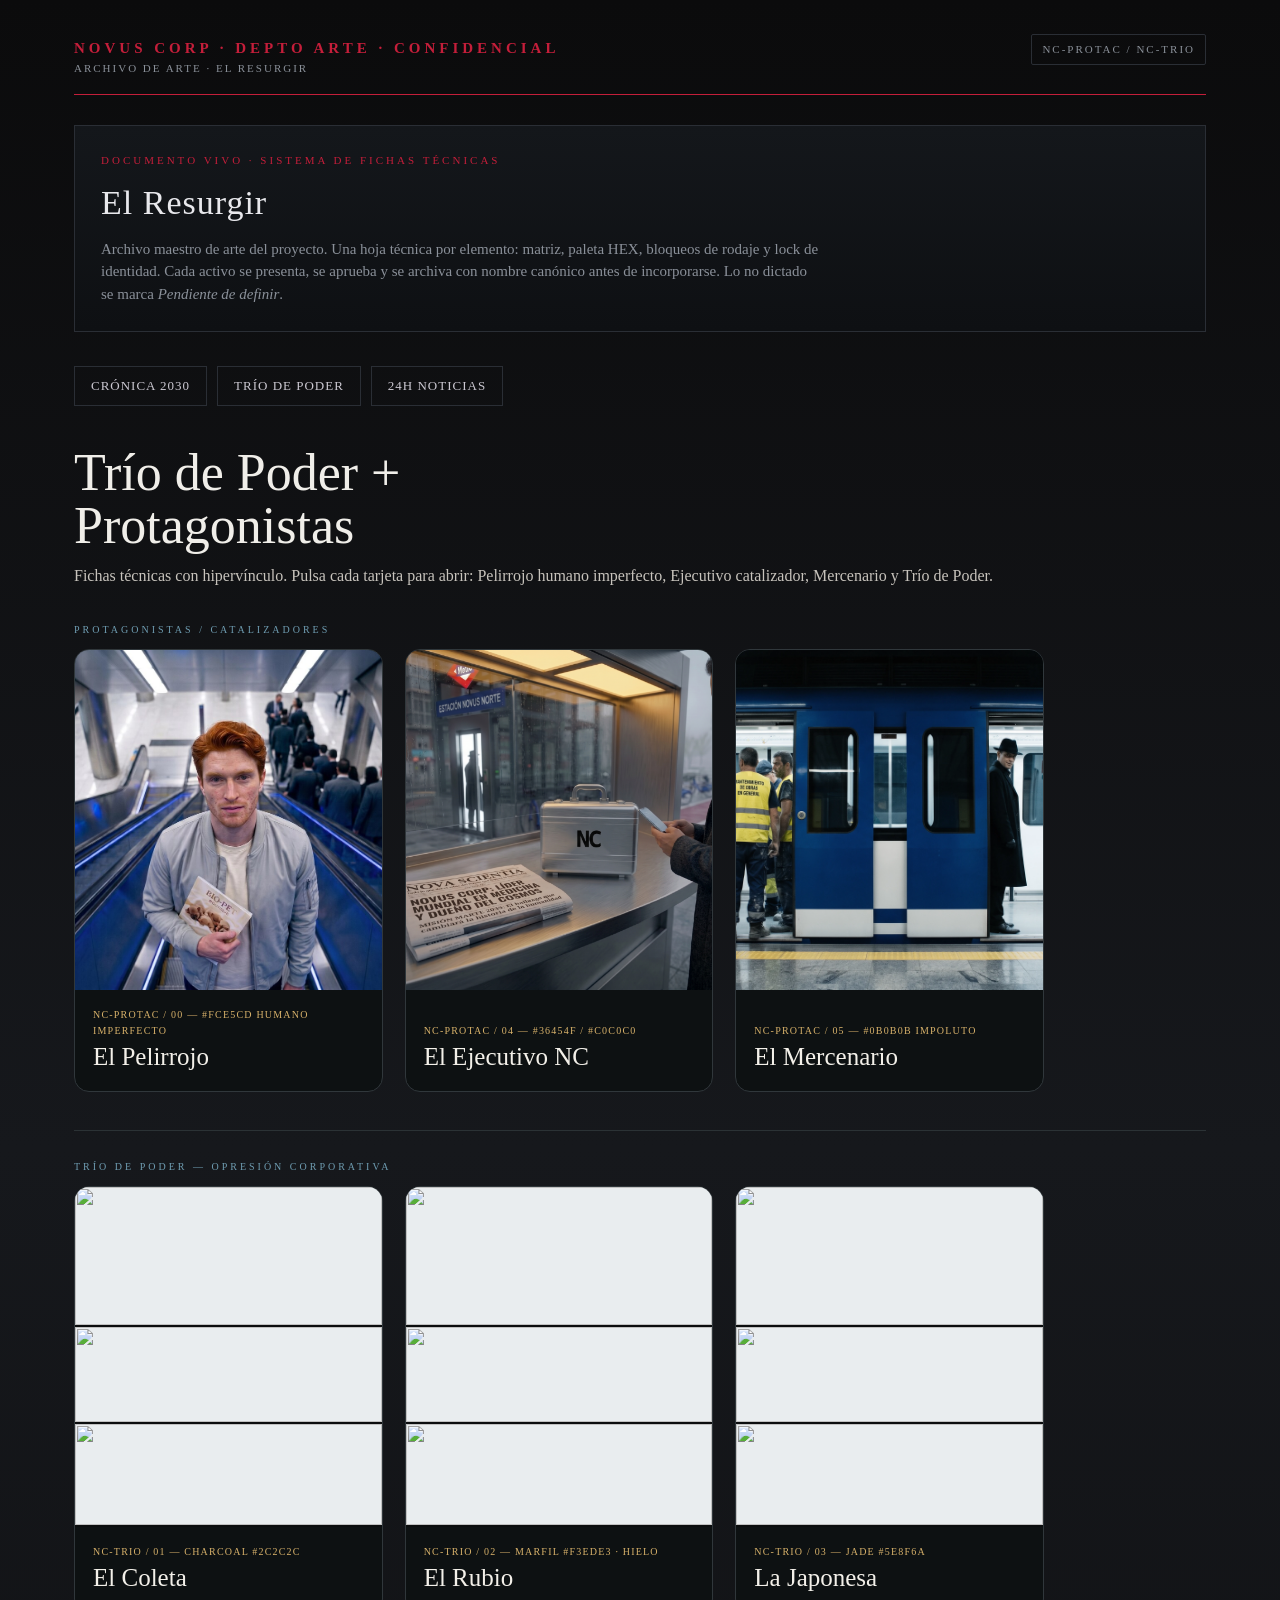
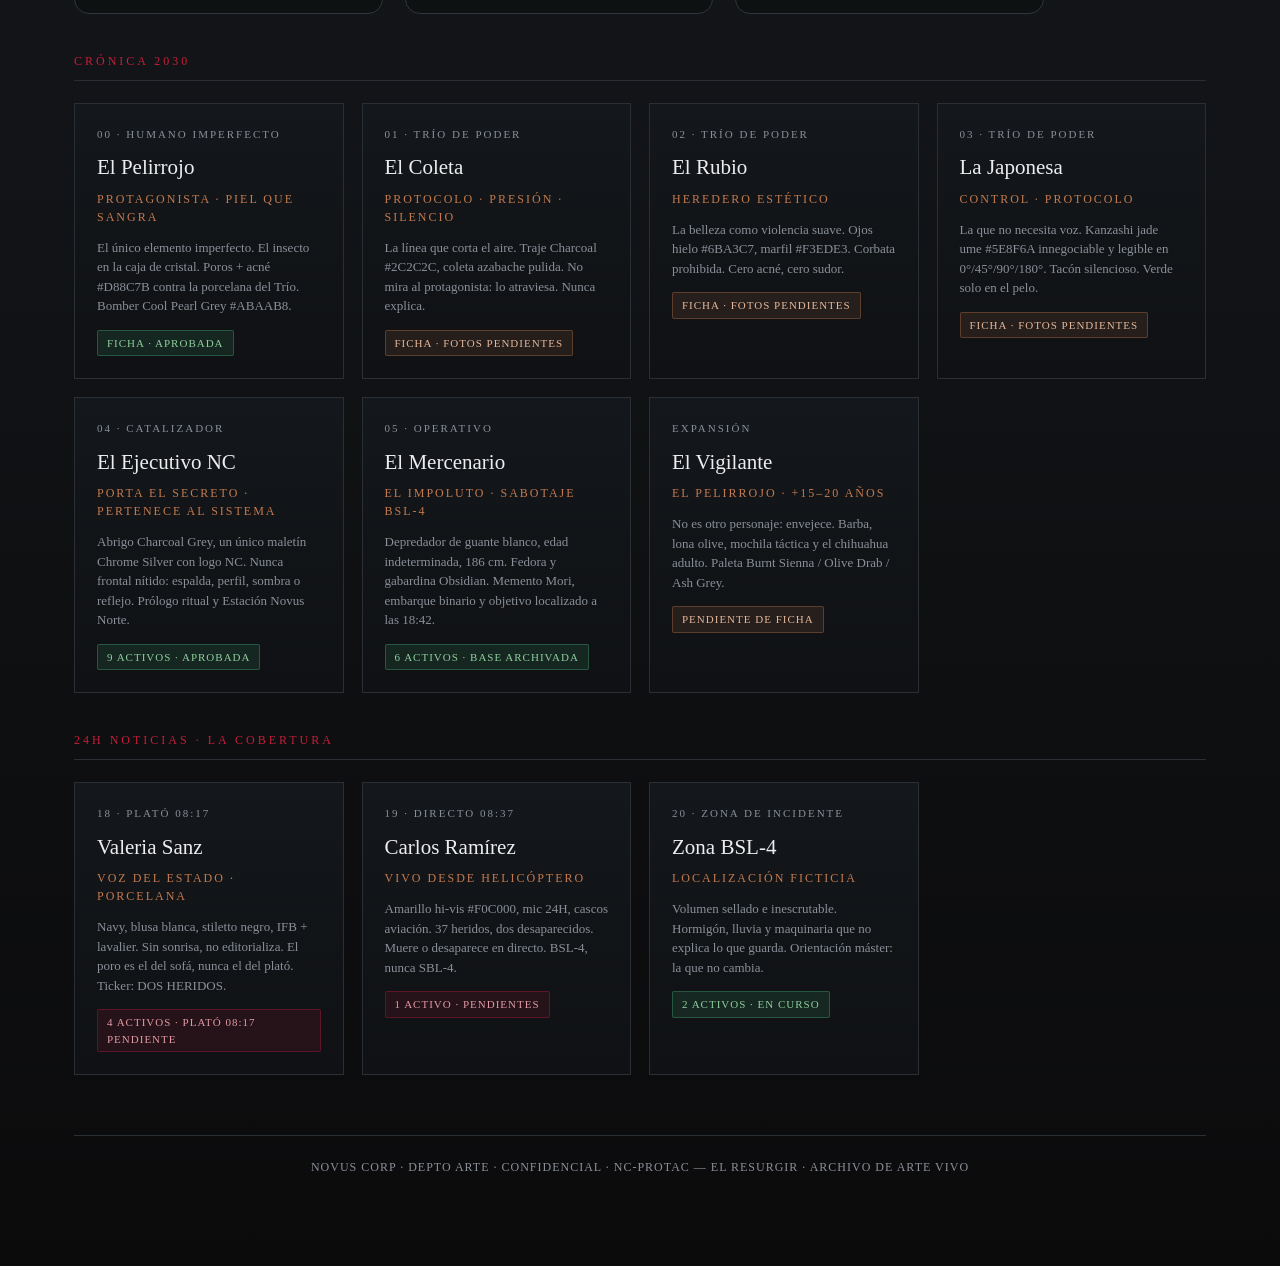
==== commit d400e842: "FICHA 18 Valeria Sanz: 4 maestros archivados, plató 08:17 pendiente Turnaround, rostros, detalles y " ====
--- a/archivo_arte/index.html
+++ b/archivo_arte/index.html
@@ -158,7 +158,7 @@
       <h3>Valeria Sanz</h3>
       <div class="role">Voz del Estado · Porcelana</div>
       <p class="desc">Navy, blusa blanca, stiletto negro, IFB + lavalier. Sin sonrisa, no editorializa. El poro es el del sofá, nunca el del plató. Ticker: DOS HERIDOS.</p>
-      <span class="status st-pend">Ficha · fotos pendientes</span>
+      <span class="status st-wip">4 activos · Plató 08:17 pendiente</span>
     </a>
     <a class="card" href="fichas/FICHA_19_CARLOS_RAMIREZ_24H.html">
       <div class="no">19 · Directo 08:37</div>
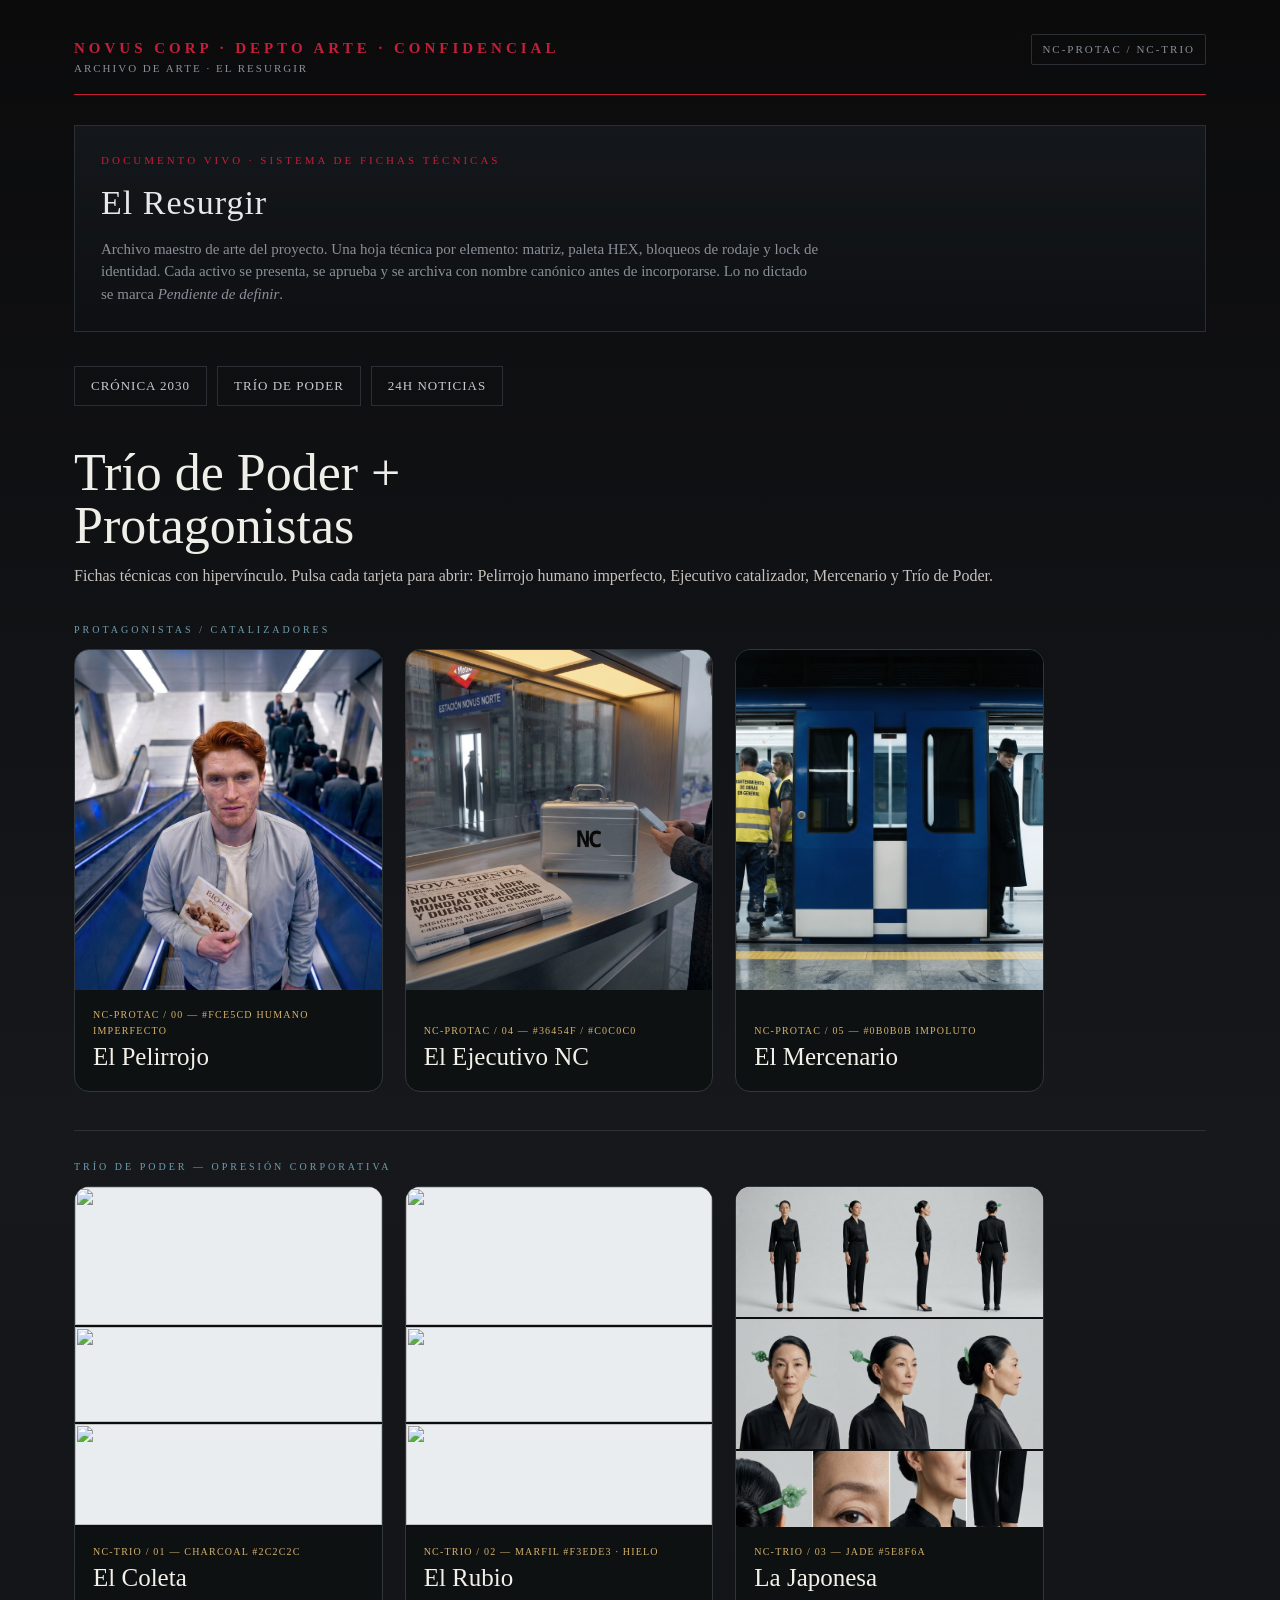
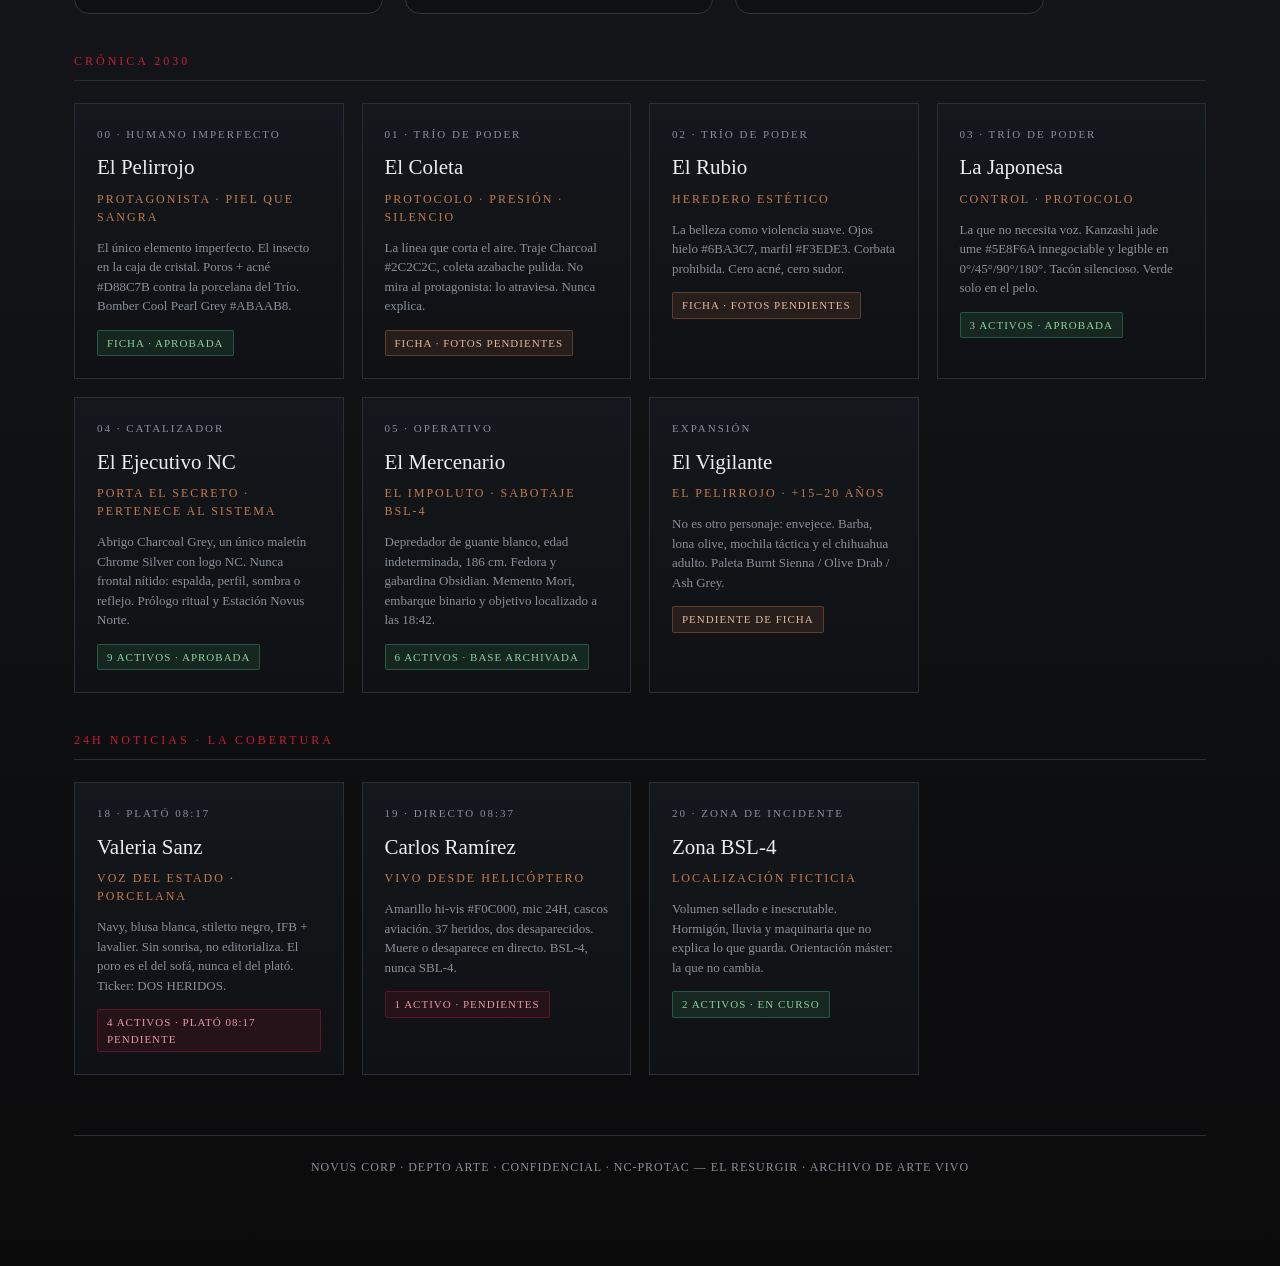
==== commit 1fbcfc69: "FICHA 03 La Japonesa: 3 maestros archivados con plantilla NC-TRIO Turnaround, rostros y detalles. Ka" ====
--- a/archivo_arte/index.html
+++ b/archivo_arte/index.html
@@ -126,7 +126,7 @@
       <h3>La Japonesa</h3>
       <div class="role">Control · Protocolo</div>
       <p class="desc">La que no necesita voz. Kanzashi jade ume #5E8F6A innegociable y legible en 0°/45°/90°/180°. Tacón silencioso. Verde solo en el pelo.</p>
-      <span class="status st-pend">Ficha · fotos pendientes</span>
+      <span class="status st-ok">3 activos · Aprobada</span>
     </a>
     <a class="card" href="fichas/FICHA_04_EL_EJECUTIVO_NC.html">
       <div class="no">04 · Catalizador</div>
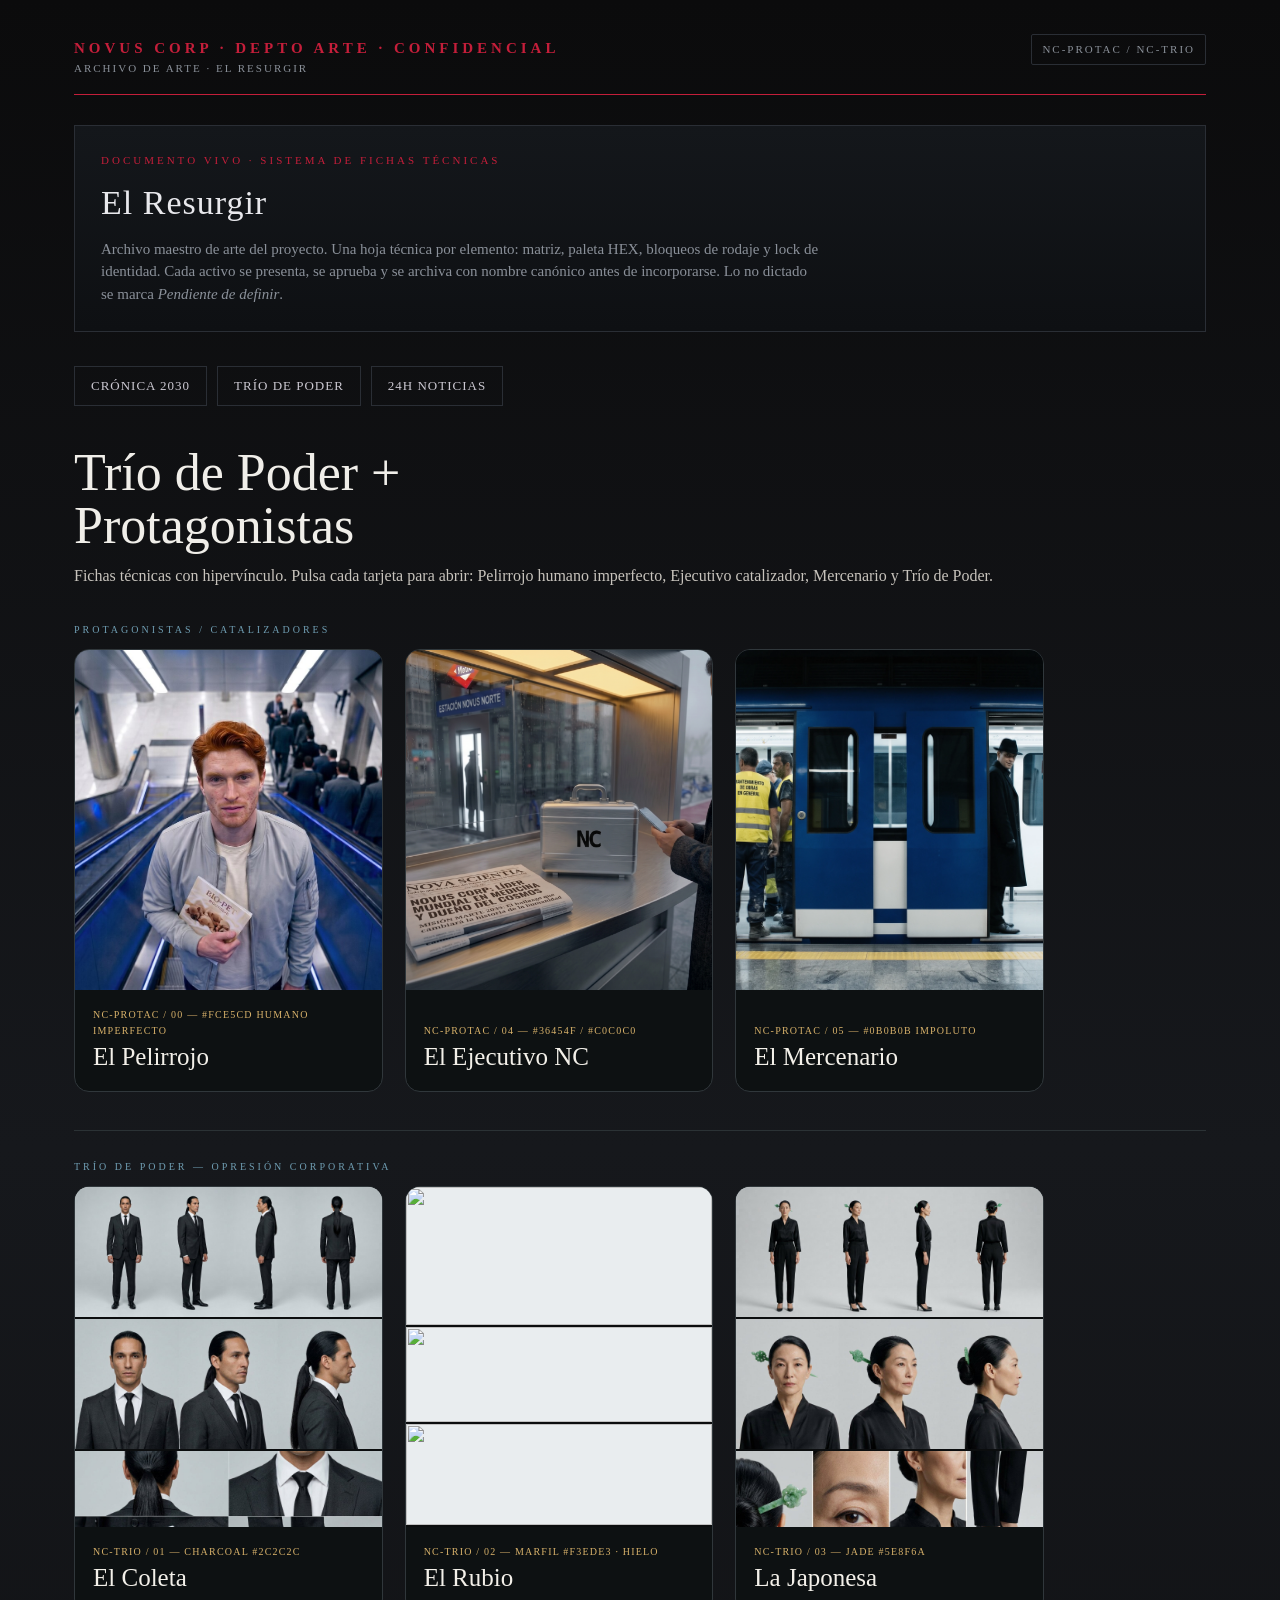
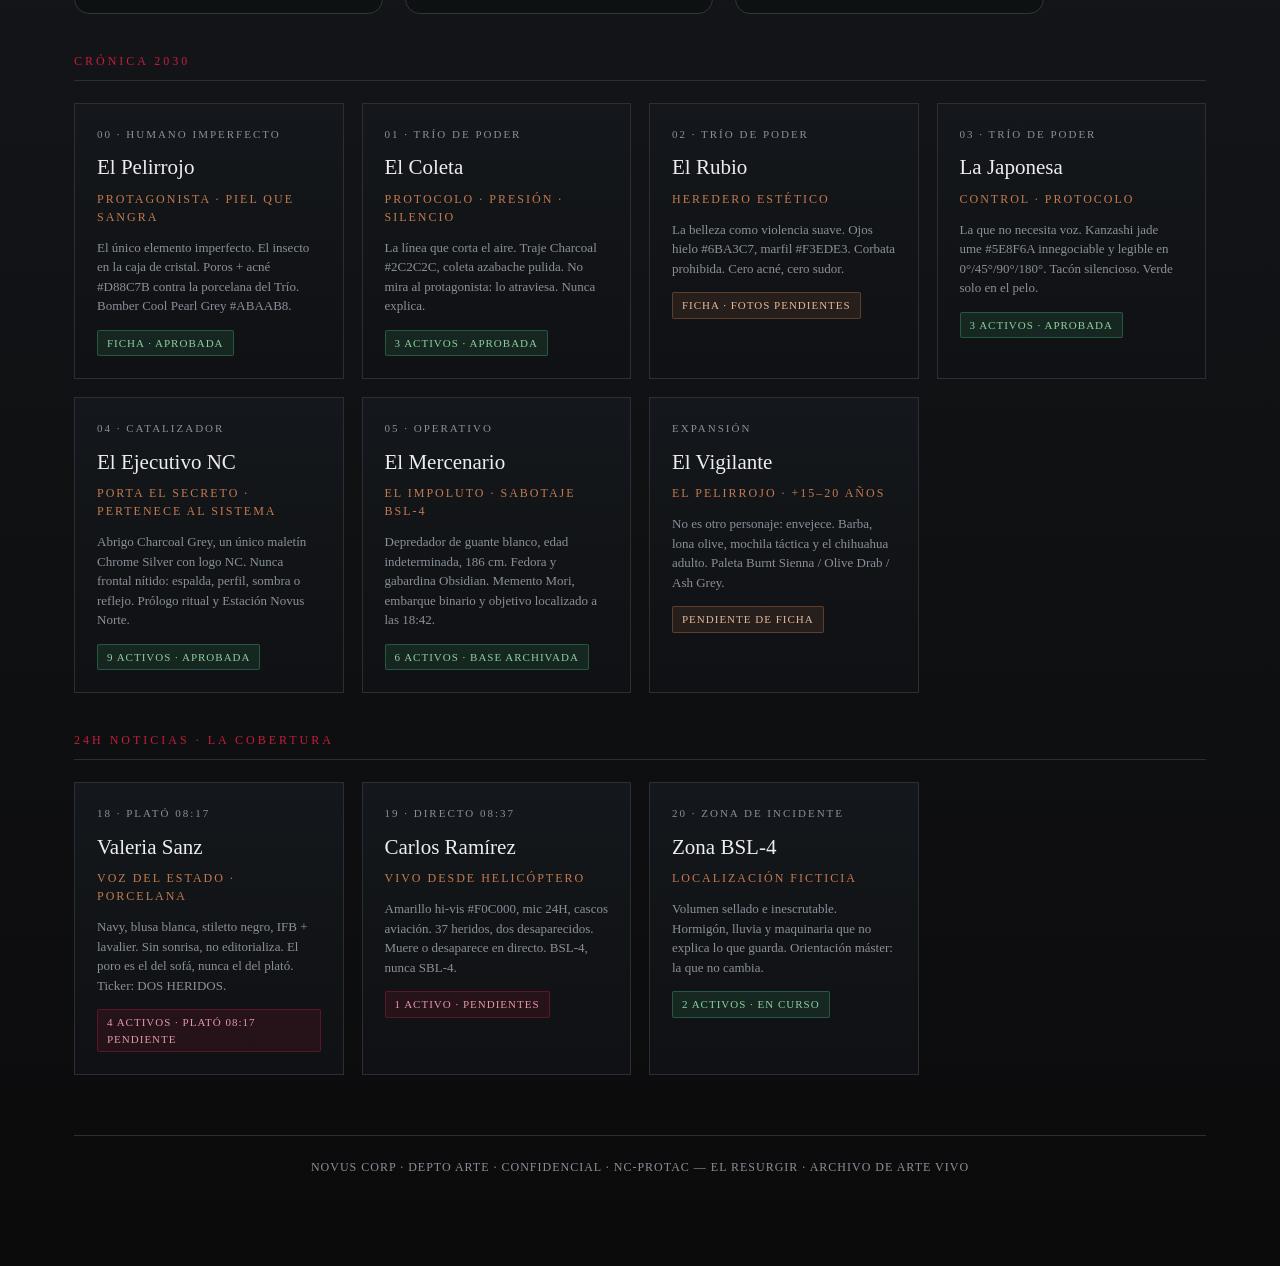
==== commit 4390d803: "FICHA 01 El Coleta: 3 maestros archivados con plantilla NC-TRIO Turnaround, rostros y detalles. Mism" ====
--- a/archivo_arte/index.html
+++ b/archivo_arte/index.html
@@ -112,7 +112,7 @@
       <h3>El Coleta</h3>
       <div class="role">Protocolo · Presión · Silencio</div>
       <p class="desc">La línea que corta el aire. Traje Charcoal #2C2C2C, coleta azabache pulida. No mira al protagonista: lo atraviesa. Nunca explica.</p>
-      <span class="status st-pend">Ficha · fotos pendientes</span>
+      <span class="status st-ok">3 activos · Aprobada</span>
     </a>
     <a class="card" href="fichas/FICHA_02_EL_RUBIO.html">
       <div class="no">02 · Trío de Poder</div>
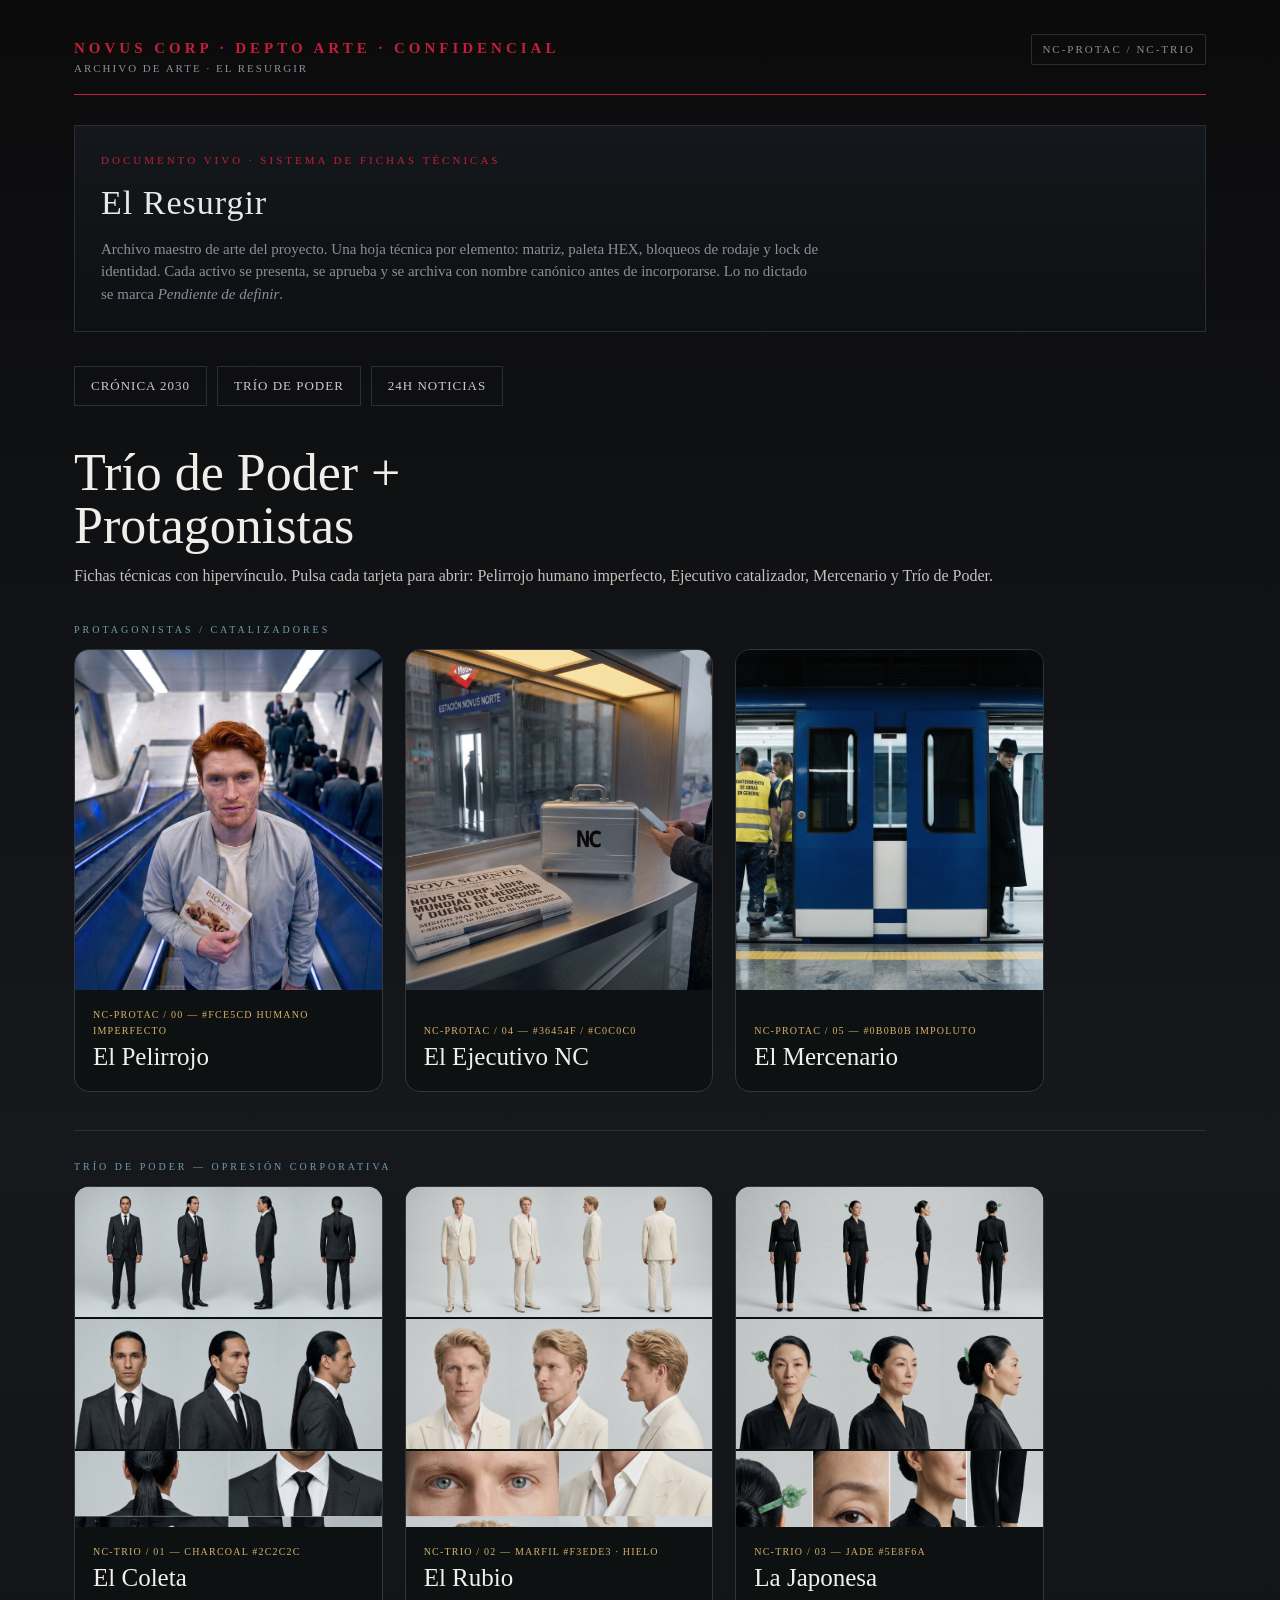
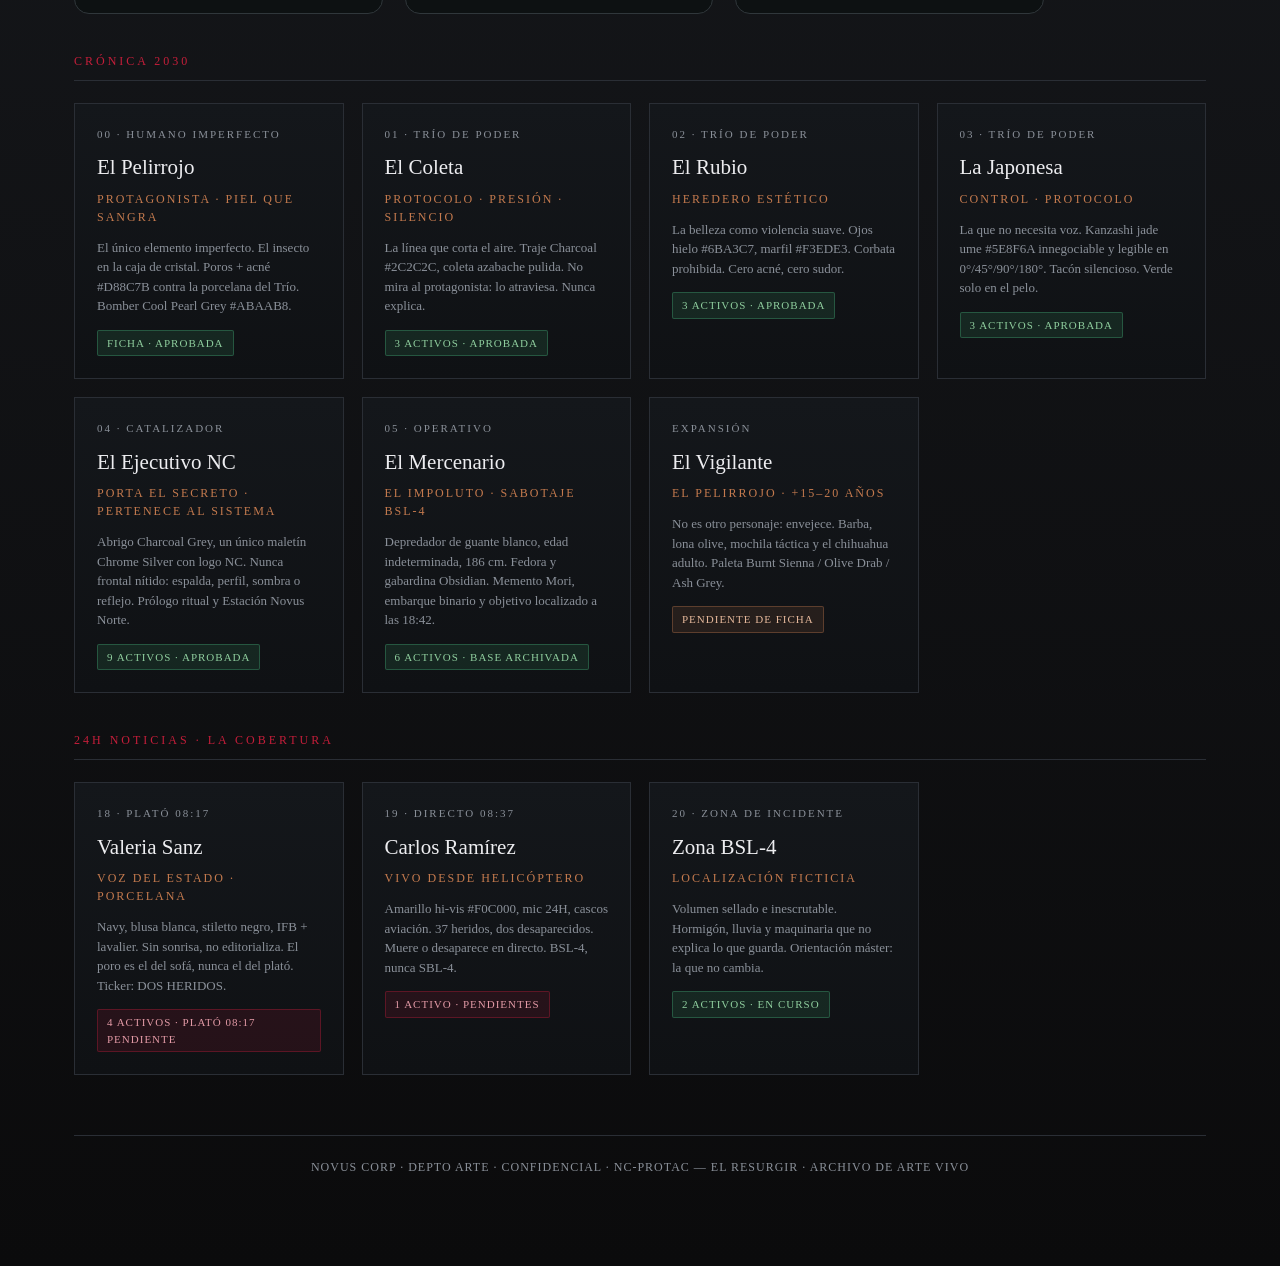
==== commit 02f342cb: "FICHA 02 El Rubio: 3 maestros archivados con plantilla NC-TRIO Turnaround, rostros y detalles. Armas" ====
--- a/archivo_arte/index.html
+++ b/archivo_arte/index.html
@@ -119,7 +119,7 @@
       <h3>El Rubio</h3>
       <div class="role">Heredero estético</div>
       <p class="desc">La belleza como violencia suave. Ojos hielo #6BA3C7, marfil #F3EDE3. Corbata prohibida. Cero acné, cero sudor.</p>
-      <span class="status st-pend">Ficha · fotos pendientes</span>
+      <span class="status st-ok">3 activos · Aprobada</span>
     </a>
     <a class="card" href="fichas/FICHA_03_LA_JAPONESA.html">
       <div class="no">03 · Trío de Poder</div>
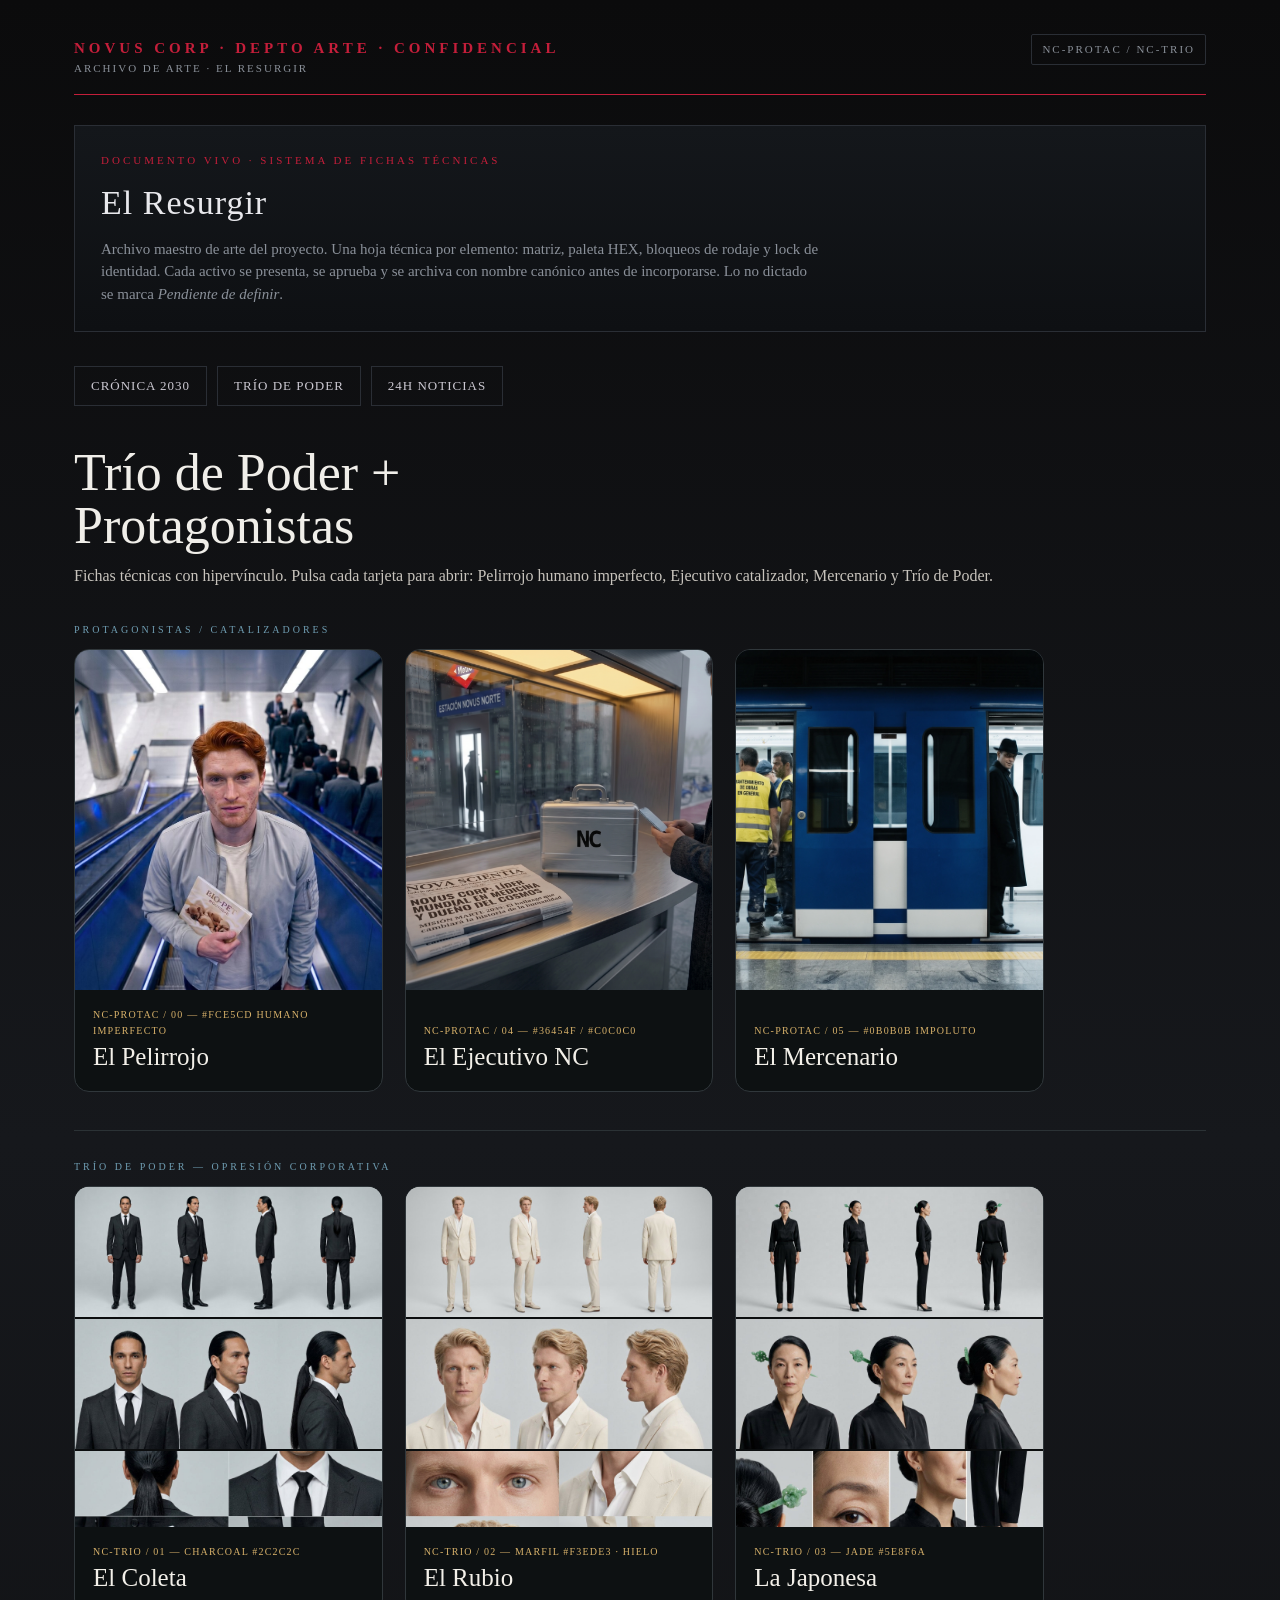
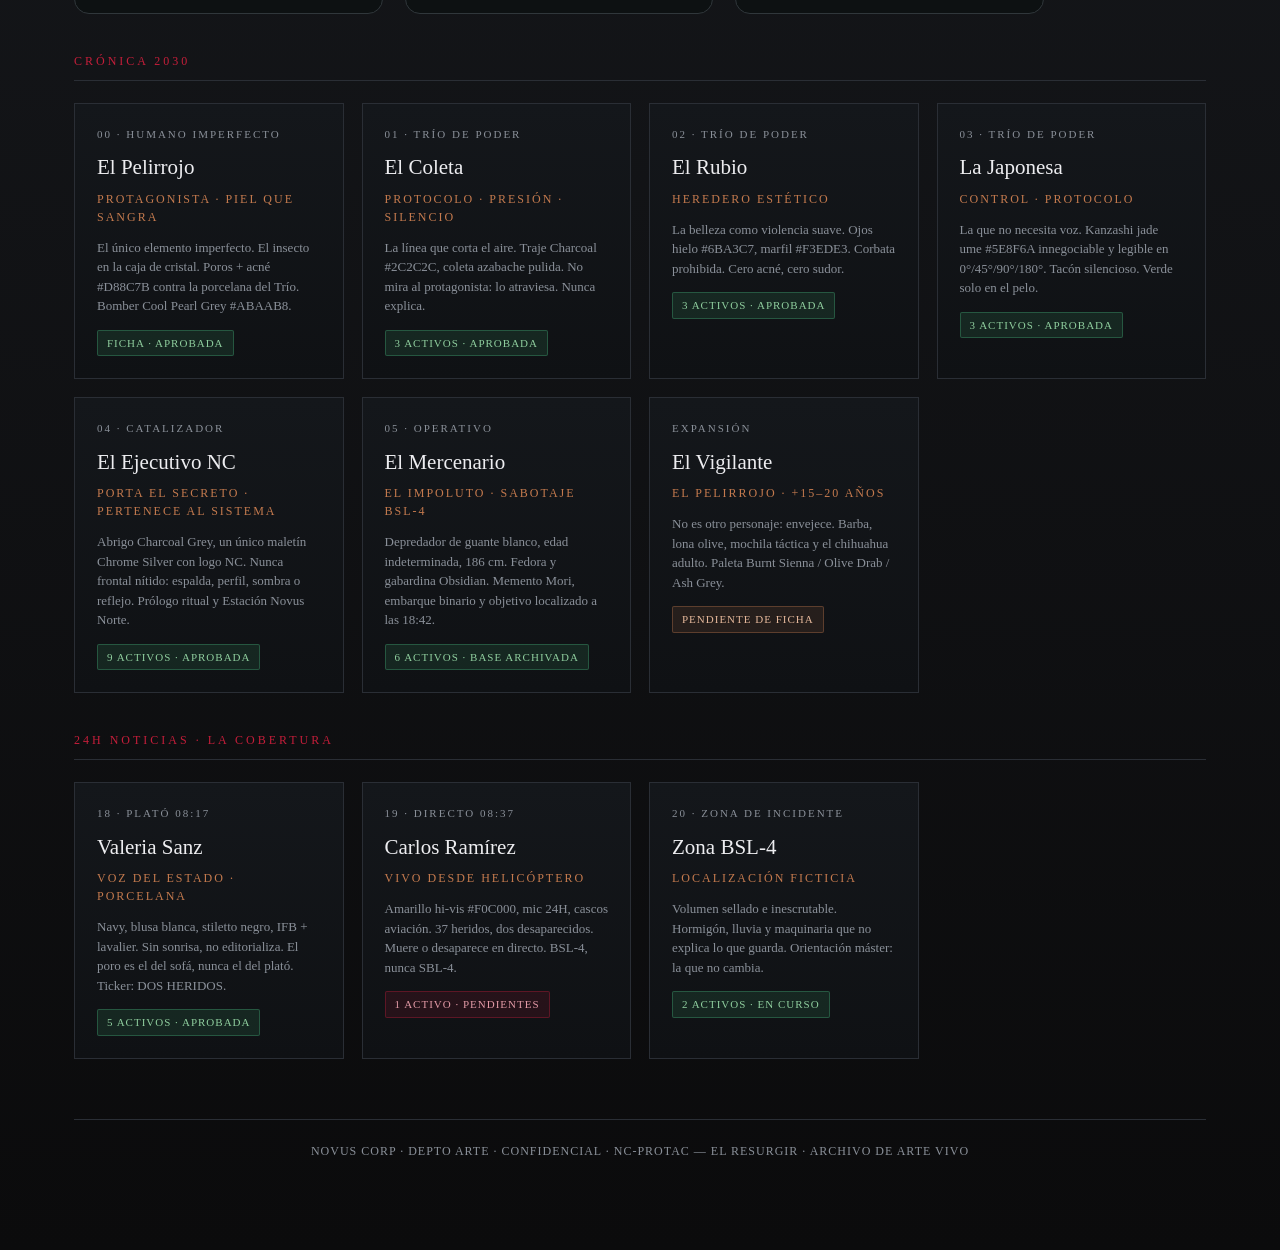
==== commit c4908c04: "Archivar plató 08:17 de Valeria y escena origen Alfa+Omega NOTICIAS_01_PLATO_PRESENTADORA y ESCENA_0" ====
--- a/archivo_arte/index.html
+++ b/archivo_arte/index.html
@@ -158,7 +158,7 @@
       <h3>Valeria Sanz</h3>
       <div class="role">Voz del Estado · Porcelana</div>
       <p class="desc">Navy, blusa blanca, stiletto negro, IFB + lavalier. Sin sonrisa, no editorializa. El poro es el del sofá, nunca el del plató. Ticker: DOS HERIDOS.</p>
-      <span class="status st-wip">4 activos · Plató 08:17 pendiente</span>
+      <span class="status st-ok">5 activos · Aprobada</span>
     </a>
     <a class="card" href="fichas/FICHA_19_CARLOS_RAMIREZ_24H.html">
       <div class="no">19 · Directo 08:37</div>
